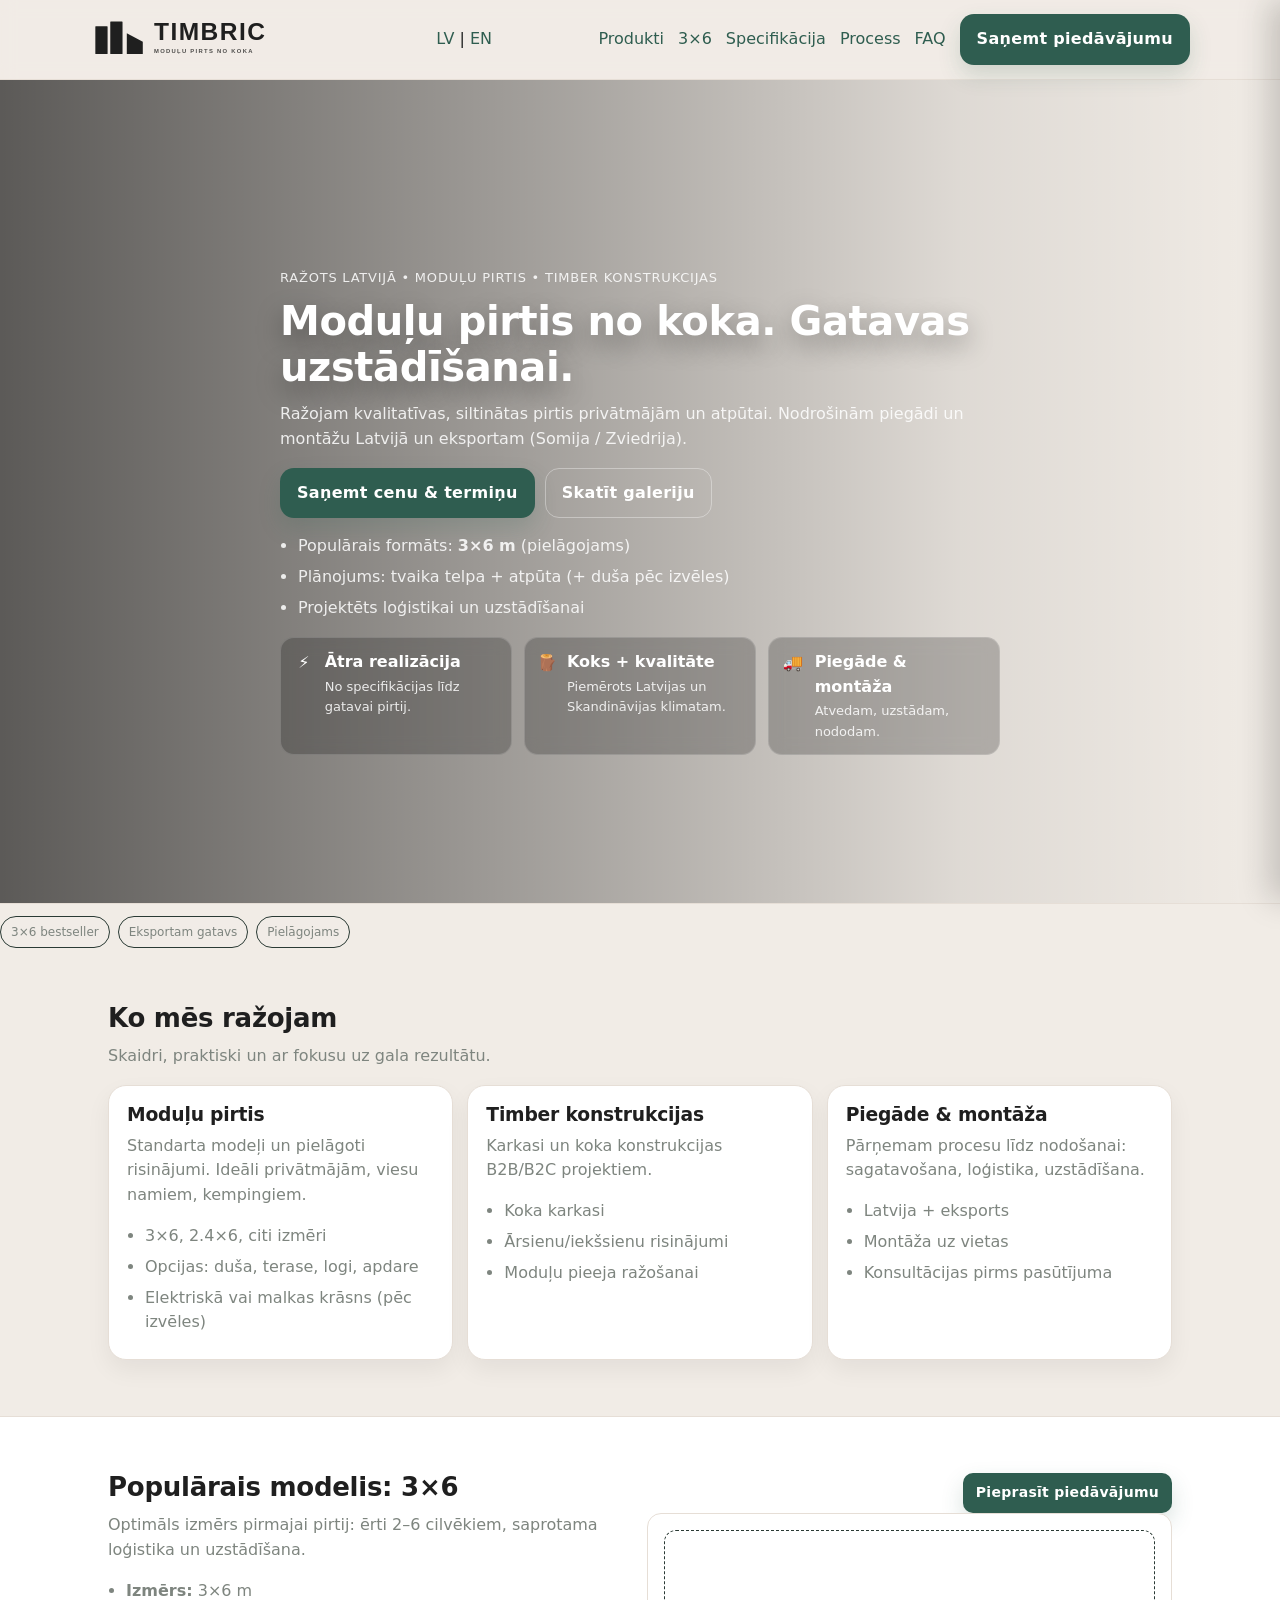
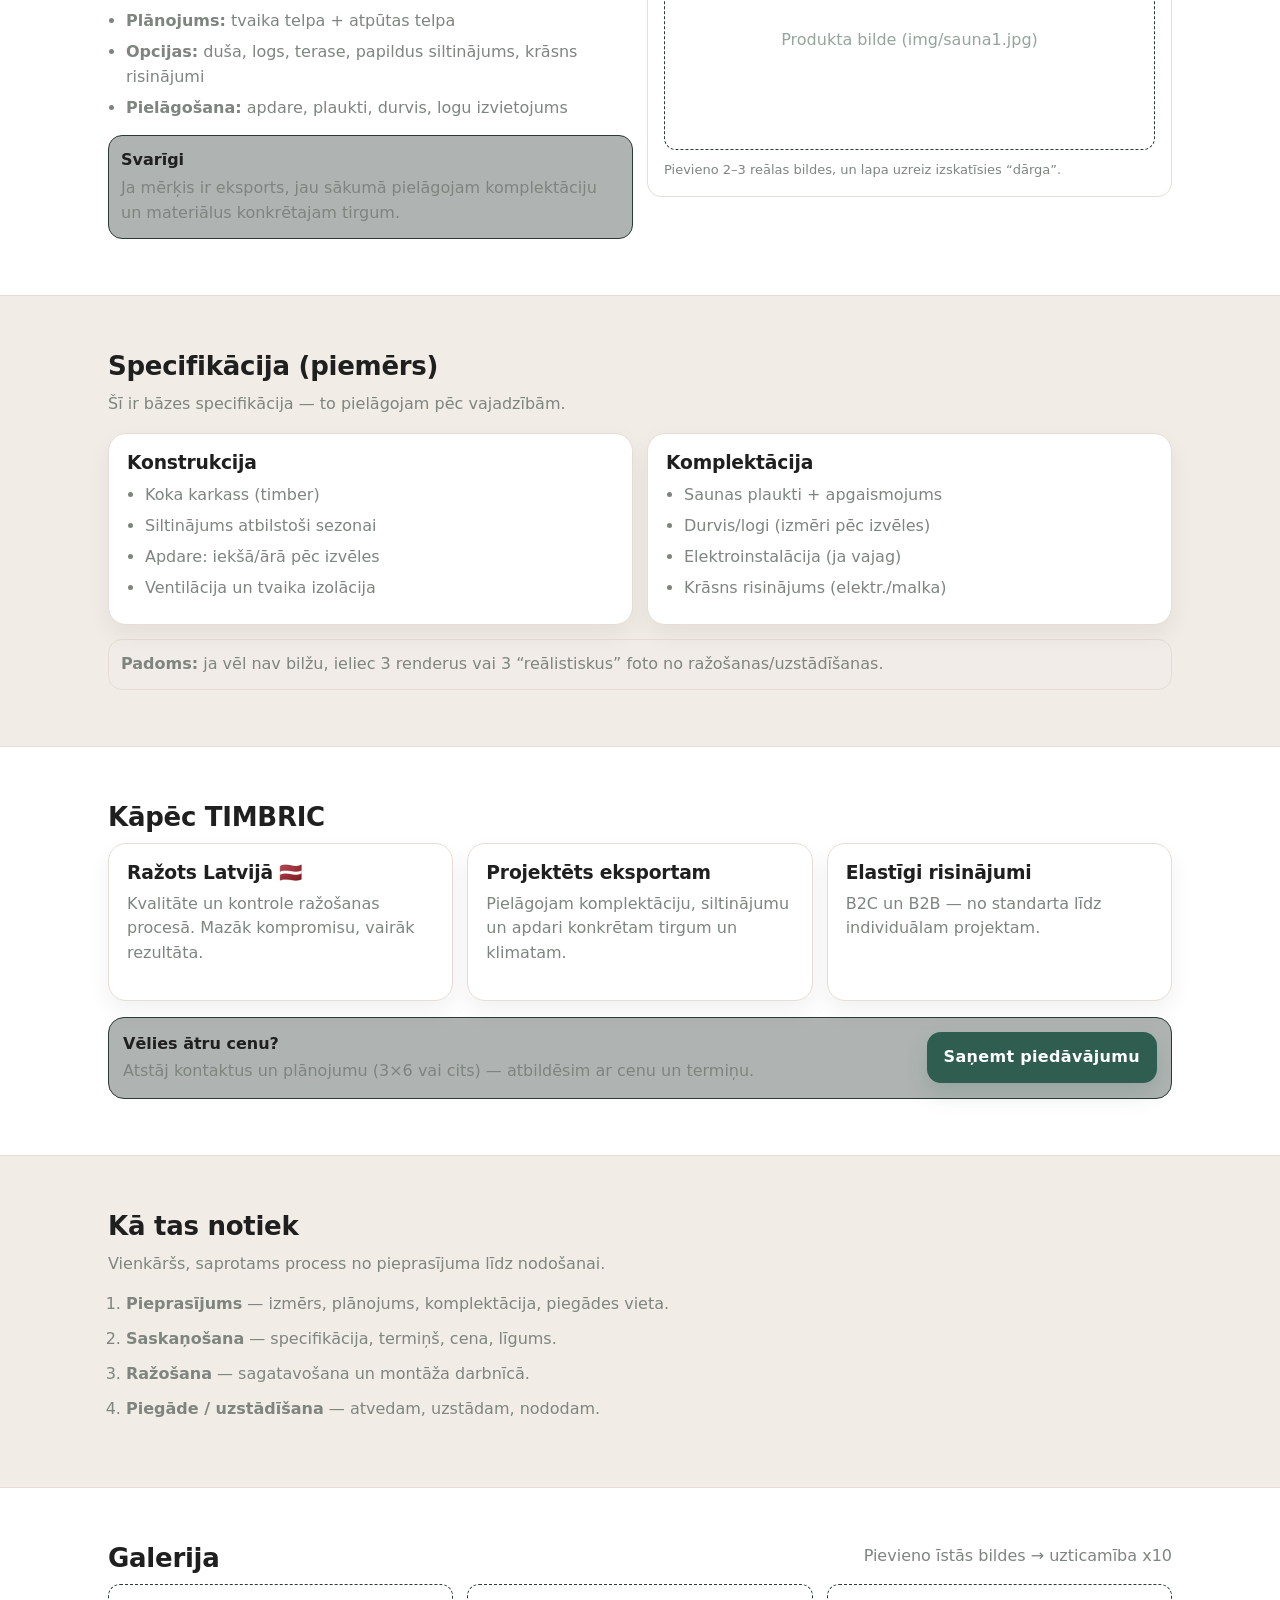
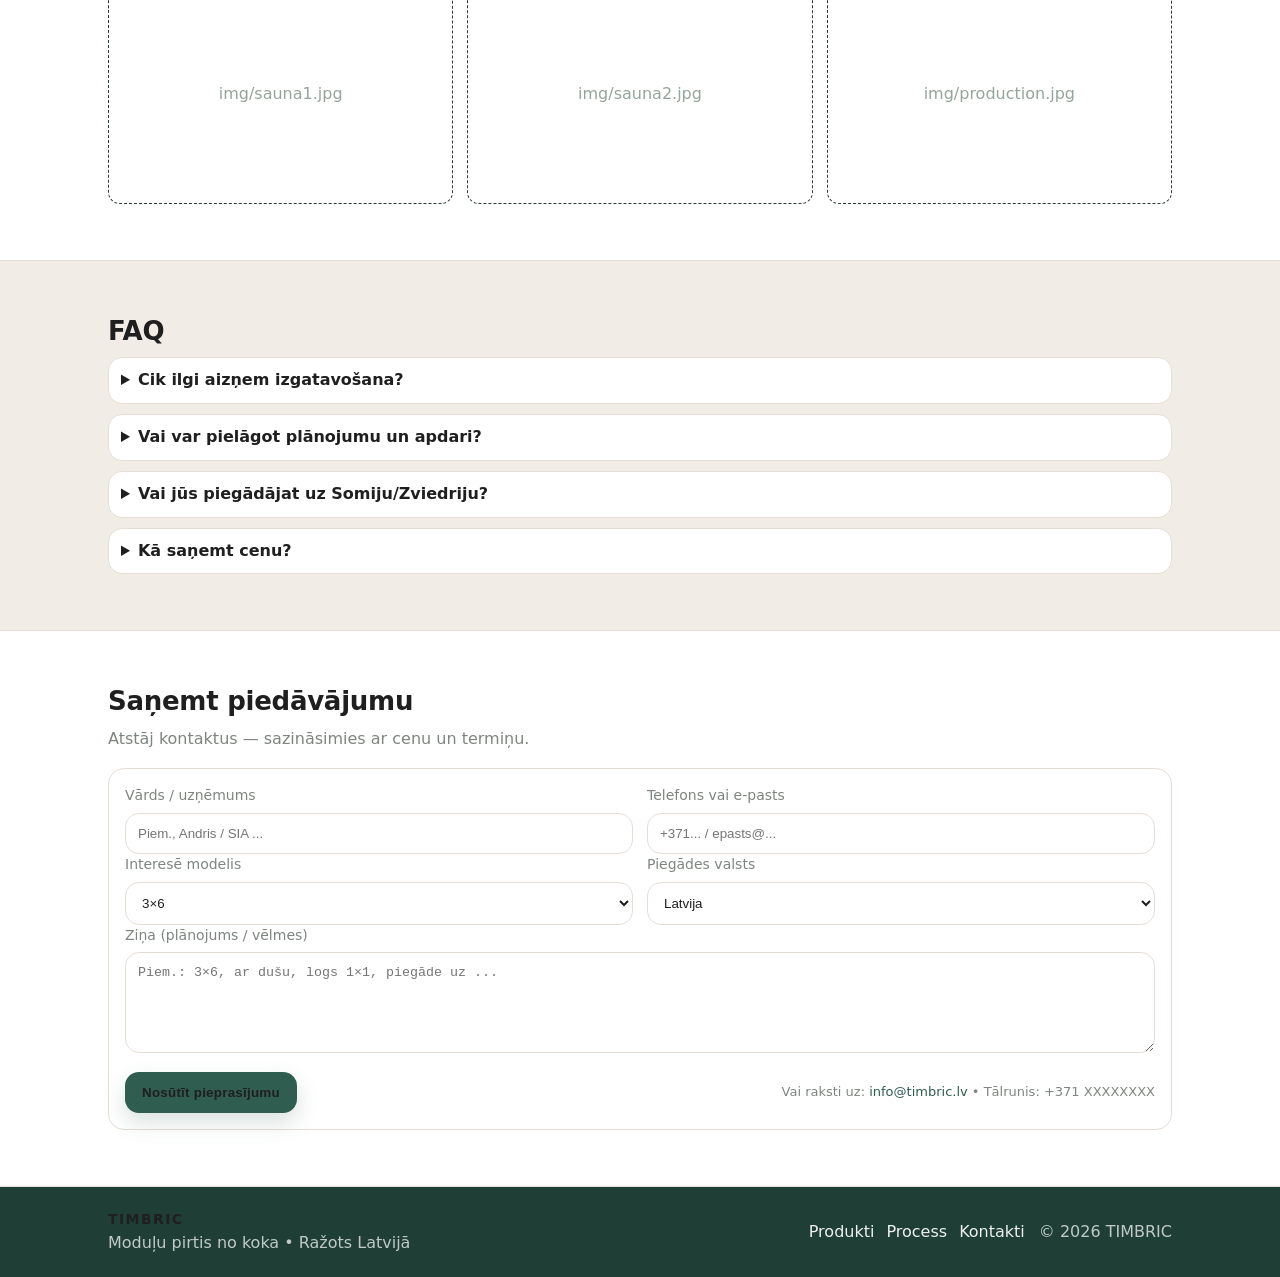
==== index.html @ a478fa11 "Update index.html" ====
<!doctype html>
<html lang="lv">
<head>
  <meta charset="utf-8" />
  <meta name="viewport" content="width=device-width,initial-scale=1" />

  <title>TIMBRIC — Moduļu pirtis no koka</title>
  <meta name="description" content="TIMBRIC ražo moduļu pirtis un timber konstrukcijas Latvijā. Piegāde un montāža. Piemērots eksportam." />
<link rel="stylesheet" href="style.css">
  <!-- Canonical -->
  <link rel="canonical" href="https://timbric.lv/" />

  <!-- Open Graph -->
  <meta property="og:title" content="TIMBRIC — Moduļu pirtis no koka" />
  <meta property="og:description" content="Ražots Latvijā. Piegāde un montāža. Piemērots eksportam." />
  <meta property="og:type" content="website" />
  <meta property="og:url" content="https://timbric.lv/" />
  <meta property="og:image" content="https://timbric.lv/img/og.jpg" />

  <!-- Twitter -->
  <meta name="twitter:card" content="summary_large_image" />

  <link rel="stylesheet" href="style.css" />
</head>

<body>
  <header class="header">
    <div class="container nav">
      <a class="logo" href="#top" aria-label="TIMBRIC">
  <img src="img/timbric-lockup-black.svg" alt="TIMBRIC" class="logo-svg">
      </a>

<!-- Language switch -->
<div class="lang">
  <a href="/" class="lang-link" aria-current="page">LV</a>
  <span class="lang-sep">|</span>
  <a href="/en/" class="lang-link">EN</a>
</div>
      
<!-- HAMBURGER POGA (mobile only) -->
      
<button class="burger" aria-label="Atvērt izvēlni" aria-controls="mobileMenu" aria-expanded="false">
  <span></span><span></span><span></span>
</button>

<div class="drawer-backdrop" id="drawerBackdrop" hidden></div>

<aside class="drawer" id="mobileMenu" aria-hidden="true">
  <div class="drawer-head">
    <div class="drawer-logo">TIMBRIC</div>
    <button class="drawer-close" aria-label="Aizvērt izvēlni">✕</button>
  </div>
            <!-- DESKTOP MENU -->
  
  <nav class="drawer-nav">
    <a href="#produkti">Produkti</a>
    <a href="#modelis">3×6</a>
    <a href="#spec">Specifikācija</a>
    <a href="#process">Process</a>
    <a href="#faq">FAQ</a>
    <a class="btn drawer-cta" href="#kontakti">Saņemt piedāvājumu</a>
  </nav>
</aside>
      
      <nav class="menu" aria-label="Galvenā navigācija">
        <a href="#produkti">Produkti</a>
        <a href="#modelis">3×6</a>
        <a href="#spec">Specifikācija</a>
        <a href="#process">Process</a>
        <a href="#faq">FAQ</a>
        <a class="btn" href="#kontakti">Saņemt piedāvājumu</a>
      </nav>
    </div>
  </header>

  <main id="top">
    <!-- HERO -->
    <section class="hero">
      <!-- <div class="hero-brand">
    <span class="hero-logo">TIMBRIC</span>
    <span class="hero-tagline">MODUĻU PIRTS NO KOKA</span>
  </div></div> -->

  <div class="hero-overlay"></div>

  <div class="container hero-content">
    <p class="kicker">Ražots Latvijā • Moduļu pirtis • Timber konstrukcijas</p>
    <h1>Moduļu pirtis no koka. Gatavas uzstādīšanai.</h1>
    <p>
      Ražojam kvalitatīvas, siltinātas pirtis privātmājām un atpūtai.
      Nodrošinām piegādi un montāžu Latvijā un eksportam (Somija / Zviedrija).
    </p>

    <div class="cta">
      <a class="btn" href="#kontakti">Saņemt cenu & termiņu</a>
      <a class="btn secondary" href="#galerija">Skatīt galeriju</a>
    </div>

    <ul class="bullets">
      <li>Populārais formāts: <b>3×6 m</b> (pielāgojams)</li>
      <li>Plānojums: tvaika telpa + atpūta (+ duša pēc izvēles)</li>
      <li>Projektēts loģistikai un uzstādīšanai</li>
    </ul>

    <div class="trust">
      <div class="trust-item">
        <div class="trust-num">⚡</div>
        <div>
          <div class="trust-title">Ātra realizācija</div>
          <div class="trust-text">No specifikācijas līdz gatavai pirtij.</div>
        </div>
      </div>

      <div class="trust-item">
        <div class="trust-num">🪵</div>
        <div>
          <div class="trust-title">Koks + kvalitāte</div>
          <div class="trust-text">Piemērots Latvijas un Skandināvijas klimatam.</div>
        </div>
      </div>

      <div class="trust-item">
        <div class="trust-num">🚚</div>
        <div>
          <div class="trust-title">Piegāde & montāža</div>
          <div class="trust-text">Atvedam, uzstādam, nododam.</div>
        </div>
      </div>
    </div>
  </div>
</section>

     
<!--
  <div class="hero-badges">
    <span class="badge">3×6 bestseller</span>
    <span class="badge">Eksportam gatavs</span>
    <span class="badge">Pielāgojams</span>
  </div>
</div>
-->
          <div class="hero-badges">
            <span class="badge">3×6 bestseller</span>
            <span class="badge">Eksportam gatavs</span>
            <span class="badge">Pielāgojams</span>
          </div>
        </div>
      </div>
    </section>

    <!-- PRODUKTI -->
    <section id="produkti" class="section">
      <div class="container">
        <h2>Ko mēs ražojam</h2>
        <p class="lead">Skaidri, praktiski un ar fokusu uz gala rezultātu.</p>

        <div class="cards">
          <article class="card">
            <h3>Moduļu pirtis</h3>
            <p>Standarta modeļi un pielāgoti risinājumi. Ideāli privātmājām, viesu namiem, kempingiem.</p>
            <ul class="mini">
              <li>3×6, 2.4×6, citi izmēri</li>
              <li>Opcijas: duša, terase, logi, apdare</li>
              <li>Elektriskā vai malkas krāsns (pēc izvēles)</li>
            </ul>
          </article>

          <article class="card">
            <h3>Timber konstrukcijas</h3>
            <p>Karkasi un koka konstrukcijas B2B/B2C projektiem.</p>
            <ul class="mini">
              <li>Koka karkasi</li>
              <li>Ārsienu/iekšsienu risinājumi</li>
              <li>Moduļu pieeja ražošanai</li>
            </ul>
          </article>

          <article class="card">
            <h3>Piegāde & montāža</h3>
            <p>Pārņemam procesu līdz nodošanai: sagatavošana, loģistika, uzstādīšana.</p>
            <ul class="mini">
              <li>Latvija + eksports</li>
              <li>Montāža uz vietas</li>
              <li>Konsultācijas pirms pasūtījuma</li>
            </ul>
          </article>
        </div>
      </div>
    </section>

    <!-- MODELIS -->
    <section id="modelis" class="section alt">
      <div class="container">
        <div class="section-head">
          <h2>Populārais modelis: 3×6</h2>
          <a class="btn small" href="#kontakti">Pieprasīt piedāvājumu</a>
        </div>

        <div class="two-col">
          <div>
            <p class="lead">
              Optimāls izmērs pirmajai pirtij: ērti 2–6 cilvēkiem, saprotama loģistika un uzstādīšana.
            </p>

            <ul class="spec">
              <li><b>Izmērs:</b> 3×6 m</li>
              <li><b>Plānojums:</b> tvaika telpa + atpūtas telpa</li>
              <li><b>Opcijas:</b> duša, logs, terase, papildus siltinājums, krāsns risinājumi</li>
              <li><b>Pielāgošana:</b> apdare, plaukti, durvis, logu izvietojums</li>
            </ul>

            <div class="callout">
              <div class="callout-title">Svarīgi</div>
              <div class="callout-text">
                Ja mērķis ir eksports, jau sākumā pielāgojam komplektāciju un materiālus konkrētajam tirgum.
              </div>
            </div>
          </div>

          <div class="hero-card">
            <div class="placeholder">Produkta bilde (img/sauna1.jpg)</div>
            <div class="subnote">Pievieno 2–3 reālas bildes, un lapa uzreiz izskatīsies “dārga”.</div>
          </div>
        </div>
      </div>
    </section>

    <!-- SPEC -->
    <section id="spec" class="section">
      <div class="container">
        <h2>Specifikācija (piemērs)</h2>
        <p class="lead">Šī ir bāzes specifikācija — to pielāgojam pēc vajadzībām.</p>

        <div class="grid-2">
          <div class="card">
            <h3>Konstrukcija</h3>
            <ul class="mini">
              <li>Koka karkass (timber)</li>
              <li>Siltinājums atbilstoši sezonai</li>
              <li>Apdare: iekšā/ārā pēc izvēles</li>
              <li>Ventilācija un tvaika izolācija</li>
            </ul>
          </div>

          <div class="card">
            <h3>Komplektācija</h3>
            <ul class="mini">
              <li>Saunas plaukti + apgaismojums</li>
              <li>Durvis/logi (izmēri pēc izvēles)</li>
              <li>Elektroinstalācija (ja vajag)</li>
              <li>Krāsns risinājums (elektr./malka)</li>
            </ul>
          </div>
        </div>

        <div class="note">
          <b>Padoms:</b> ja vēl nav bilžu, ieliec 3 renderus vai 3 “reālistiskus” foto no ražošanas/uzstādīšanas.
        </div>
      </div>
    </section>

    <!-- WHY -->
    <section class="section alt">
      <div class="container">
        <h2>Kāpēc TIMBRIC</h2>

        <div class="cards">
          <article class="card">
            <h3>Ražots Latvijā 🇱🇻</h3>
            <p>Kvalitāte un kontrole ražošanas procesā. Mazāk kompromisu, vairāk rezultāta.</p>
          </article>
          <article class="card">
            <h3>Projektēts eksportam</h3>
            <p>Pielāgojam komplektāciju, siltinājumu un apdari konkrētam tirgum un klimatam.</p>
          </article>
          <article class="card">
            <h3>Elastīgi risinājumi</h3>
            <p>B2C un B2B — no standarta līdz individuālam projektam.</p>
          </article>
        </div>

        <div class="banner">
          <div>
            <div class="banner-title">Vēlies ātru cenu?</div>
            <div class="banner-text">Atstāj kontaktus un plānojumu (3×6 vai cits) — atbildēsim ar cenu un termiņu.</div>
          </div>
          <a class="btn" href="#kontakti">Saņemt piedāvājumu</a>
        </div>
      </div>
    </section>

    <!-- PROCESS -->
    <section id="process" class="section">
      <div class="container">
        <h2>Kā tas notiek</h2>
        <p class="lead">Vienkāršs, saprotams process no pieprasījuma līdz nodošanai.</p>

        <ol class="steps">
          <li><b>Pieprasījums</b> — izmērs, plānojums, komplektācija, piegādes vieta.</li>
          <li><b>Saskaņošana</b> — specifikācija, termiņš, cena, līgums.</li>
          <li><b>Ražošana</b> — sagatavošana un montāža darbnīcā.</li>
          <li><b>Piegāde / uzstādīšana</b> — atvedam, uzstādam, nododam.</li>
        </ol>
      </div>
    </section>

    <!-- GALLERY -->
    <section id="galerija" class="section alt">
      <div class="container">
        <div class="section-head">
          <h2>Galerija</h2>
          <div class="muted">Pievieno īstās bildes → uzticamība x10</div>
        </div>

        <div class="gallery">
          <div class="ph">img/sauna1.jpg</div>
          <div class="ph">img/sauna2.jpg</div>
          <div class="ph">img/production.jpg</div>
        </div>
      </div>
    </section>

    <!-- FAQ -->
    <section id="faq" class="section">
      <div class="container">
        <h2>FAQ</h2>
        <div class="faq">
          <details class="faq-item">
            <summary>Cik ilgi aizņem izgatavošana?</summary>
            <div class="faq-body">Atkarīgs no komplektācijas un noslodzes. Atsūti pieprasījumu — iedosim termiņu konkrētam modelim.</div>
          </details>

          <details class="faq-item">
            <summary>Vai var pielāgot plānojumu un apdari?</summary>
            <div class="faq-body">Jā. Var mainīt telpu zonējumu, logus, apdari, plauktus, terasi un citas detaļas.</div>
          </details>

          <details class="faq-item">
            <summary>Vai jūs piegādājat uz Somiju/Zviedriju?</summary>
            <div class="faq-body">Jā — komplektējam eksportam, sagatavojam loģistikai un varam nodrošināt montāžas organizēšanu.</div>
          </details>

          <details class="faq-item">
            <summary>Kā saņemt cenu?</summary>
            <div class="faq-body">Aizpildi formu zemāk (izmērs, plānojums, piegādes vieta). Atbildēsim ar cenu un termiņu.</div>
          </details>
        </div>
      </div>
    </section>

    <!-- CONTACTS -->
    <section id="kontakti" class="section alt">
      <div class="container">
        <h2>Saņemt piedāvājumu</h2>
        <p class="lead">Atstāj kontaktus — sazināsimies ar cenu un termiņu.</p>

        <!-- Netlify forma (strādās bez backend, kad būs deploy uz Netlify) -->
        <form class="form" name="piedavajums" method="POST" data-netlify="true" netlify-honeypot="bot-field">
          <input type="hidden" name="form-name" value="piedavajums" />
          <p class="hidden">
            <label>Don’t fill this out: <input name="bot-field" /></label>
          </p>

          <div class="grid-2">
            <label>
              Vārds / uzņēmums
              <input name="name" type="text" placeholder="Piem., Andris / SIA ..." required />
            </label>

            <label>
              Telefons vai e-pasts
              <input name="contact" type="text" placeholder="+371... / epasts@..." required />
            </label>
          </div>

          <div class="grid-2">
            <label>
              Interesē modelis
              <select name="model">
                <option>3×6</option>
                <option>2.4×6</option>
                <option>Cits izmērs</option>
              </select>
            </label>

            <label>
              Piegādes valsts
              <select name="country">
                <option>Latvija</option>
                <option>Somija</option>
                <option>Zviedrija</option>
                <option>Cita</option>
              </select>
            </label>
          </div>

          <label>
            Ziņa (plānojums / vēlmes)
            <textarea name="message" rows="5" placeholder="Piem.: 3×6, ar dušu, logs 1×1, piegāde uz ..." required></textarea>
          </label>

          <div class="form-actions">
            <button class="btn" type="submit">Nosūtīt pieprasījumu</button>
            <div class="small muted">
              Vai raksti uz: <a href="mailto:info@timbric.lv">info@timbric.lv</a> • Tālrunis: <span>+371 XXXXXXXX</span>
            </div>
          </div>
        </form>
      </div>
    </section>
  </main>

  <footer class="footer">
    <div class="container footer-grid">
      <div>
        <div class="logo small">TIMBRIC</div>
        <div class="muted">Moduļu pirtis no koka • Ražots Latvijā</div>
      </div>
      <div class="footer-links">
        <a href="#produkti">Produkti</a>
        <a href="#process">Process</a>
        <a href="#kontakti">Kontakti</a>
      </div>
      <div class="muted">© <span id="y"></span> TIMBRIC</div>
    </div>
  </footer>

  <script>
    document.getElementById("y").textContent = new Date().getFullYear();
  </script>

  <!-- Schema.org (pamata SEO) -->
  <script type="application/ld+json">
  {
    "@context":"https://schema.org",
    "@type":"Organization",
    "name":"TIMBRIC",
    "url":"https://timbric.lv/",
    "email":"info@timbric.lv",
    "telephone":"+371XXXXXXXX",
    "address":{
      "@type":"PostalAddress",
      "addressCountry":"LV"
    }
  }
  </script>
  <script>
    const burger = document.querySelector(".burger");
    const drawer = document.getElementById("mobileMenu");
    const backdrop = document.getElementById("drawerBackdrop");
    const closeBtn = document.querySelector(".drawer-close");
    const drawerLinks = drawer.querySelectorAll("a[href^='#']");

    function openDrawer() {
      drawer.classList.add("open");
      backdrop.hidden = false;
      drawer.setAttribute("aria-hidden", "false");
      burger.setAttribute("aria-expanded", "true");
      document.body.style.overflow = "hidden";
    }

    function closeDrawer() {
      drawer.classList.remove("open");
      backdrop.hidden = true;
      drawer.setAttribute("aria-hidden", "true");
      burger.setAttribute("aria-expanded", "false");
      document.body.style.overflow = "";
    }

    burger.addEventListener("click", openDrawer);
    closeBtn.addEventListener("click", closeDrawer);
    backdrop.addEventListener("click", closeDrawer);

    drawerLinks.forEach(link => {
      link.addEventListener("click", closeDrawer);
    });

    document.addEventListener("keydown", e => {
      if (e.key === "Escape") closeDrawer();
    });
  </script>

</body>
</html>
---- style.css ----
:root{
  /* Backgrounds */
  --bg:#F1ECE6;        /* siltāks, wood-tint fons */
  --card:#FFFFFF;     /* Kartes / sekcijas */

  /* Text */
  --text:#1F1F1F;     /* Galvenais teksts */
  --muted:#7E857F;    /* Palīgteksts */

  /* Lines / borders */
  --line:#E6DED6;     /* Smalkas līnijas */

  /* Brand accents */
  --acc:#2F5D50;      /* TIMBRIC zaļais (CTA, linki) */
  --acc2:#1F3F36;     /* Tumšāks zaļais (hover, footer) */
}

*{box-sizing:border-box}
html{scroll-behavior:smooth}
body{
  margin:0;
  font-family:system-ui,-apple-system,Segoe UI,Roboto,Arial,sans-serif;
  background:var(--bg);
  color:var(--text);
  line-height:1.55;
}

a{color:inherit;text-decoration:none}
.container{max-width:1100px;margin:0 auto;padding:0 18px}

.header{
 background-color: var(--bg);   /* #F5F7F6 */
  border-bottom: 1px solid var(--line);
  position: sticky;              /* optional, bet ļoti labi */
  top: 0;
  z-index: 100;
}
.nav{display:flex;align-items:center;justify-content:space-between;padding:14px 0}
.logo{
  display:flex;
  align-items:center;
  gap:10px;
  font-weight:800;
  letter-spacing:.12em;
  color: var(--text);
  text-decoration:none;
}
.logo-svg{
  height: 48px;
  width: auto;
  display:block;
}
@media (max-width:900px){
  .logo-svg{ height: 36px; }
}
.logo.small{letter-spacing:.10em;font-size:14px}
.menu{display:flex;gap:14px;align-items:center;flex-wrap:wrap}

.btn{
  display:inline-block;
  padding:10px 14px;
  border-radius:12px;
  background:var(--acc);
  border:1px solid var(--acc2);
  color:#fff;
  text-decoration:none;
  font-weight:700;
}
.btn:hover{
  background: var(--acc2);
}

.btn.small{padding:8px 12px;border-radius:10px;font-size:14px}
.btn.secondary{background:transparent;border:1px solid #2a3a34}
button.btn{cursor:pointer;color:inherit}

.hero{padding:56px 0;border-bottom:1px solid var(--line)}
.hero-grid{display:grid;grid-template-columns:1.2fr .8fr;gap:22px;align-items:center}
.kicker{color:var(--muted);margin:0 0 10px;font-size:13px;letter-spacing:.06em;text-transform:uppercase}

h1{font-size:40px;line-height:1.12;margin:0 0 12px}
h2{font-size:26px;margin:0 0 12px}
p{color:var(--muted);margin:0 0 16px}
.lead{max-width:720px}

.cta{display:flex;gap:10px;flex-wrap:wrap;margin:10px 0 16px}
.bullets{margin:0;padding-left:18px;color:var(--muted)}
.bullets li{margin:6px 0}

.section{padding:46px 0;border-bottom:1px solid var(--line)}
.section.alt{background:var(--card); /* #FFFFFF */}

.section-head{display:flex;align-items:flex-start;justify-content:space-between;gap:14px;flex-wrap:wrap}
.muted{color:var(--muted)}

.cards{display:grid;grid-template-columns:repeat(3,1fr);gap:14px}
.card{
  background:var(--card);
  border:1px solid var(--line);
  border-radius:14px;
  padding:16px;
}
.card h3{margin:0 0 8px}
.mini{margin:10px 0 0;padding-left:18px;color:var(--muted)}
.mini li{margin:6px 0}

.two-col{display:grid;grid-template-columns:1fr 1fr;gap:14px;align-items:start}
.spec{margin:0 0 14px;padding-left:18px;color:var(--muted)}
.spec li{margin:6px 0}

.hero-card{
  background:var(--card);
  border:1px solid var(--line);
  border-radius:14px;
  padding:16px;
  position:relative;
}
.placeholder,.ph{
  display:flex;align-items:center;justify-content:center;
  min-height:220px;
  border-radius:12px;
  border:1px dashed #2a3a34;
  color:#94a59b;
  text-align:center;
  padding:12px;
}
.hero-badges{display:flex;gap:8px;flex-wrap:wrap;margin-top:12px}
.badge{
  font-size:12px;
  color:var(--muted);
  padding:6px 10px;
  border-radius:999px;
  border:1px solid #2a3a34;
  background:rgba(255,255,255,.02);
}
.subnote{margin-top:10px;color:var(--muted);font-size:13px}

.trust{display:grid;grid-template-columns:repeat(3,1fr);gap:12px;margin-top:16px}
.trust-item{display:flex;gap:10px;align-items:flex-start;border:1px solid var(--line);border-radius:14px;padding:12px;background:rgba(255,255,255,.02)}
.trust-num{width:28px;height:28px;display:flex;align-items:center;justify-content:center}
.trust-title{font-weight:700}
.trust-text{color:var(--muted);font-size:13px;margin-top:2px}

.grid-2{display:grid;grid-template-columns:1fr 1fr;gap:14px}
.note{
  margin-top:14px;
  color:var(--muted);
  border:1px solid var(--line);
  border-radius:14px;
  padding:12px;
  background:rgba(255,255,255,.02);
}

.callout{
  margin-top:14px;
  border:1px solid #2a3a34;
  background:rgba(26,42,36,.35);
  border-radius:14px;
  padding:12px;
}
.callout-title{font-weight:800;margin-bottom:4px}
.callout-text{color:var(--muted)}

.banner{
  margin-top:16px;
  display:flex;
  align-items:center;
  justify-content:space-between;
  gap:14px;
  padding:14px;
  border-radius:16px;
  border:1px solid #2a3a34;
  background:rgba(26,42,36,.35);
}
.banner-title{font-weight:800}
.banner-text{color:var(--muted);margin-top:2px}

.steps{margin:0;padding-left:18px;color:var(--muted)}
.steps li{margin:10px 0}

.gallery{display:grid;grid-template-columns:repeat(3,1fr);gap:14px}

.faq{display:grid;gap:10px;margin-top:10px}
.faq-item{
  border:1px solid var(--line);
  border-radius:14px;
  background:var(--card);
  padding:10px 12px;
}
.faq-item summary{cursor:pointer;font-weight:700}
.faq-body{color:var(--muted);margin-top:8px}

.form{
  margin-top:12px;
  border:1px solid var(--line);
  background:var(--card);
  border-radius:16px;
  padding:16px;
}
label{display:block;color:var(--muted);font-size:14px}
input,select,textarea{
  width:100%;
  margin-top:6px;
  padding:10px 12px;
  border-radius:12px;
  border:1px solid #2a3a34;
  background:#0b0f0e;
  color:var(--text);
  outline:none;
}
textarea{resize:vertical}
.form-actions{display:flex;gap:12px;align-items:center;justify-content:space-between;flex-wrap:wrap;margin-top:12px}
.small{font-size:13px}
.hidden{display:none}

.footer{padding:22px 0}
.footer{
  padding:22px 0;
  background-color: var(--acc2); /* TIMBRIC tumšais zaļais */
  color: #FFFFFF;
}
/* FOOTER LINKI */
.footer a{
  color:#FFFFFF;
  opacity:0.9;
  text-decoration:none;
}

.footer a:hover{
  opacity:1;
}

/* 3️⃣ MUTED TEKSTS FOOTERĪ */
.footer .muted{
  color:rgba(255,255,255,.75);
}
.footer-grid{display:grid;grid-template-columns:1fr auto auto;gap:14px;align-items:center}
.footer-links{display:flex;gap:12px;flex-wrap:wrap}

@media (max-width:900px){
  .hero-grid,.two-col{grid-template-columns:1fr}
  .cards,.gallery,.trust,.grid-2{grid-template-columns:1fr}
  h1{font-size:32px}
  .footer-grid{grid-template-columns:1fr;gap:10px}
}

/* =========================
   MOBILE MENU (DRAWER)
   ========================= */

.burger{
  display:none;
  width:44px;
  height:44px;
  border:0;
  background:transparent;
  cursor:pointer;
  border-radius:12px;
}

.burger span{
  display:block;
  width:22px;
  height:2px;
  background:#1F1F1F;
  margin:5px auto;
  border-radius:2px;
}

/* Backdrop */
.drawer-backdrop{
  position:fixed;
  inset:0;
  background:rgba(0,0,0,.45);
  z-index:999;
}

/* Drawer */
.drawer{
  position:fixed;
  top:0;
  right:0;
  width:min(86vw, 360px);
  height:100vh;
  background:#F5F7F6;
  z-index:1000;
  transform:translateX(100%);
  transition:transform .25s ease;
  box-shadow:-12px 0 30px rgba(0,0,0,.18);
  padding:18px 16px;
}

.drawer.open{
  transform:translateX(0);
}

.drawer-head{
  display:flex;
  align-items:center;
  justify-content:space-between;
  margin-bottom:14px;
}

.drawer-logo{
  font-weight:800;
  letter-spacing:.12em;
}

.drawer-close{
  border:0;
  background:transparent;
  font-size:22px;
  cursor:pointer;
  width:44px;
  height:44px;
  border-radius:12px;
}

.drawer-nav{
  display:flex;
  flex-direction:column;
  gap:10px;
}

.drawer-nav a{
  padding:12px 10px;
  border-radius:12px;
  text-decoration:none;
  color:#1F1F1F;
  font-weight:600;
}

.drawer-nav a:hover{
  background:rgba(47,93,80,.08);
}

/* =========================
   RESPONSIVE
   ========================= */

@media (max-width: 900px){
  .menu{ display:none; }
  .burger{
    display:inline-flex;
    align-items:center;
    justify-content:center;
  }
}

/* =========================
   TIMBRIC BRAND POLISH (WOOD / PREMIUM)
   Ielīmē style.css beigās
   ========================= */

/* Globālā “premium” sajūta */
body{
  background: var(--bg);
  color: var(--text);
  -webkit-font-smoothing: antialiased;
  -moz-osx-font-smoothing: grayscale;
}

/* Konsekventi virsraksti */
h1, h2, h3{
  letter-spacing: -0.01em;
  line-height: 1.15;
  color: var(--text);
}
h2{ margin: 0 0 10px; }
h3{ margin: 0 0 8px; }

.lead{
  color: var(--muted);
  max-width: 62ch;
}

/* Linki */
a{
  color: var(--acc);
  text-decoration: none;
}
a:hover{
  text-decoration: underline;
  text-underline-offset: 3px;
}

/* Sekcijas – vairāk “elpas” */
.section{
  padding: 56px 0;
  border-bottom: 1px solid var(--line);
}
.section.alt{
  background: var(--card);
}

/* Kartes – siltas, premium */
.card{
  background: var(--card);
  border: 1px solid var(--line);
  border-radius: 18px;
  padding: 18px 18px;
  box-shadow: 0 10px 24px rgba(0,0,0,0.06);
}
.card p{
  color: var(--muted);
}

/* Pogas – vienots CTA stils */
.btn{
  background: var(--acc);
  color: #fff;
  border: 1px solid transparent;
  border-radius: 14px;
  padding: 12px 16px;
  font-weight: 700;
  letter-spacing: 0.02em;
  display: inline-flex;
  align-items: center;
  justify-content: center;
  gap: 10px;
  transition: transform .12s ease, background .18s ease, box-shadow .18s ease;
  box-shadow: 0 10px 22px rgba(47,93,80,.18);
}
.btn:hover{
  background: var(--acc2);
  transform: translateY(-1px);
  text-decoration: none;
}
.btn:active{
  transform: translateY(0);
  box-shadow: 0 6px 14px rgba(47,93,80,.14);
}

/* Secondary poga – “wood/premium” */
.btn.secondary{
  background: transparent;
  color: var(--text);
  border: 1px solid var(--line);
  box-shadow: none;
}
.btn.secondary:hover{
  background: rgba(139,106,79,.10); /* wood tint */
  border-color: rgba(139,106,79,.25);
  transform: translateY(-1px);
}

/* Focus (pieejamība) – lai klaviatūrai redzams */
:focus-visible{
  outline: 3px solid rgba(47,93,80,.35);
  outline-offset: 3px;
  border-radius: 12px;
}

/* Formas – premium */
input, select, textarea{
  border: 1px solid var(--line);
  border-radius: 14px;
  padding: 12px 12px;
  background: #fff;
  color: var(--text);
}
input:focus, select:focus, textarea:focus{
  outline: none;
  border-color: rgba(47,93,80,.55);
  box-shadow: 0 0 0 4px rgba(47,93,80,.12);
}

/* Header – gaišs, premium */
.header{
  background: rgba(241,236,230,.85); /* siltāks stikla efekts */
  border-bottom: 1px solid var(--line);
  backdrop-filter: blur(8px);
}

/* Footer – tumšais zaļais */
.footer{
  background: var(--acc2);
  color: #fff;
}
.footer a{
  color: #fff;
  opacity: .92;
}
.footer a:hover{
  opacity: 1;
  text-decoration: underline;
  text-underline-offset: 3px;
}
.footer .muted{
  color: rgba(255,255,255,.72);
}

/* Mobilais drawer – lai saskan ar siltumu */
.drawer{
  background: var(--bg);
  color: var(--text);
}

/* Mazliet lielāki tap target uz mobilā */
@media (max-width: 900px){
  .section{ padding: 44px 0; }
  .btn{ width: 100%; }
  .drawer-nav a{ padding: 14px 12px; }
}


/* =========================
   HERO – FULL SCREEN (GRID + IMG)
========================= */

.hero{
  min-height: 100vh;
  padding: 56px 0;
  border-bottom: 1px solid var(--line);
  display: flex;
  align-items: center;
}

/* lai sticky header nesēž virsū */
.header{ position: sticky; top: 0; z-index: 100; }
.hero{ padding-top: 96px; } /* ja header ~80px */

/*.hero-grid{
  display: grid;
  grid-template-columns: 1.2fr .8fr;
  gap: 22px;
  align-items: center;
  width: 100%;
}
.hero-card{
  background: var(--card);
  border: 1px solid var(--line);
  border-radius: 14px;
  padding: 16px;
  position: relative;
}
.hero-img{
  width: 100%;
  height: min(72vh, 680px); /* ✅ stabils “landing” izmērs */
  object-fit: cover;
  display: block;
  border-radius: 12px;
}
*/

.hero-badges{ display:flex; gap:8px; flex-wrap:wrap; margin-top:12px; }

@media (max-width: 900px){
  .hero-grid{ grid-template-columns: 1fr; }
  .hero{ padding-top: 84px; align-items: flex-start; }
  .hero-img{ height: 42vh; }
}


/* MOBILE */
@media (max-width: 768px){
  .hero{
    min-height: 100svh;        /* pareizi mobile */
    padding-top: 84px;
  }

  .hero-card{
    height: 42vh;
    border-radius: 16px;
  }
}

/* =========================
   HERO – FULL WIDTH + TEXT ON IMAGE (FINAL)
========================= */

/* Ja header augstums atšķiras, maini šeit */
:root{ --header-h: 76px; }

.hero{
  position: relative;
  min-height: calc(100vh - var(--header-h));
  display: flex;
  align-items: center;

  /* FULL-WIDTH bilde */
  background: url("/img/hero_orig.jpg") center/cover no-repeat;
  border-bottom: 1px solid var(--line);
  color: #fff;
}

/* Overlay lasāmībai */
.hero-overlay{
  position: absolute;
  inset: 0;
  background: linear-gradient(
    90deg,
    rgba(0,0,0,.62) 0%,
    rgba(0,0,0,.30) 45%,
    rgba(0,0,0,.08) 75%,
    rgba(0,0,0,0) 100%
  );
  z-index: 1;
}

/* Saturs virs overlay */
.hero-content{
  position: relative;
  z-index: 2;
  max-width: 720px;
  padding: 18px 0;
}

.hero .kicker,
.hero p,
.hero .bullets,
.hero .trust-text{
  color: rgba(255,255,255,.86);
}

.hero h1{
  color: #fff;
  text-shadow: 0 10px 26px rgba(0,0,0,.35);
}

/* Trust uz bildes */
.hero .trust-item{
  background: rgba(0,0,0,.22);
  border: 1px solid rgba(255,255,255,.16);
  backdrop-filter: blur(8px);
}

/* Secondary poga uz tumša fona */
.hero .btn.secondary{
  color: #fff;
  border-color: rgba(255,255,255,.35);
}
.hero .btn.secondary:hover{
  background: rgba(255,255,255,.10);
}

/* Mobile */
@media (max-width: 900px){
  :root{ --header-h: 68px; }

  .hero{
    min-height: calc(100svh - var(--header-h));
    align-items: flex-start;
    padding-top: 14px;
  }

  .hero-content{
    max-width: 100%;
  }

  .hero .trust{
    grid-template-columns: 1fr;
  }
}
---- style.css ----
:root{
  /* Backgrounds */
  --bg:#F1ECE6;        /* siltāks, wood-tint fons */
  --card:#FFFFFF;     /* Kartes / sekcijas */

  /* Text */
  --text:#1F1F1F;     /* Galvenais teksts */
  --muted:#7E857F;    /* Palīgteksts */

  /* Lines / borders */
  --line:#E6DED6;     /* Smalkas līnijas */

  /* Brand accents */
  --acc:#2F5D50;      /* TIMBRIC zaļais (CTA, linki) */
  --acc2:#1F3F36;     /* Tumšāks zaļais (hover, footer) */
}

*{box-sizing:border-box}
html{scroll-behavior:smooth}
body{
  margin:0;
  font-family:system-ui,-apple-system,Segoe UI,Roboto,Arial,sans-serif;
  background:var(--bg);
  color:var(--text);
  line-height:1.55;
}

a{color:inherit;text-decoration:none}
.container{max-width:1100px;margin:0 auto;padding:0 18px}

.header{
 background-color: var(--bg);   /* #F5F7F6 */
  border-bottom: 1px solid var(--line);
  position: sticky;              /* optional, bet ļoti labi */
  top: 0;
  z-index: 100;
}
.nav{display:flex;align-items:center;justify-content:space-between;padding:14px 0}
.logo{
  display:flex;
  align-items:center;
  gap:10px;
  font-weight:800;
  letter-spacing:.12em;
  color: var(--text);
  text-decoration:none;
}
.logo-svg{
  height: 48px;
  width: auto;
  display:block;
}
@media (max-width:900px){
  .logo-svg{ height: 36px; }
}
.logo.small{letter-spacing:.10em;font-size:14px}
.menu{display:flex;gap:14px;align-items:center;flex-wrap:wrap}

.btn{
  display:inline-block;
  padding:10px 14px;
  border-radius:12px;
  background:var(--acc);
  border:1px solid var(--acc2);
  color:#fff;
  text-decoration:none;
  font-weight:700;
}
.btn:hover{
  background: var(--acc2);
}

.btn.small{padding:8px 12px;border-radius:10px;font-size:14px}
.btn.secondary{background:transparent;border:1px solid #2a3a34}
button.btn{cursor:pointer;color:inherit}

.hero{padding:56px 0;border-bottom:1px solid var(--line)}
.hero-grid{display:grid;grid-template-columns:1.2fr .8fr;gap:22px;align-items:center}
.kicker{color:var(--muted);margin:0 0 10px;font-size:13px;letter-spacing:.06em;text-transform:uppercase}

h1{font-size:40px;line-height:1.12;margin:0 0 12px}
h2{font-size:26px;margin:0 0 12px}
p{color:var(--muted);margin:0 0 16px}
.lead{max-width:720px}

.cta{display:flex;gap:10px;flex-wrap:wrap;margin:10px 0 16px}
.bullets{margin:0;padding-left:18px;color:var(--muted)}
.bullets li{margin:6px 0}

.section{padding:46px 0;border-bottom:1px solid var(--line)}
.section.alt{background:var(--card); /* #FFFFFF */}

.section-head{display:flex;align-items:flex-start;justify-content:space-between;gap:14px;flex-wrap:wrap}
.muted{color:var(--muted)}

.cards{display:grid;grid-template-columns:repeat(3,1fr);gap:14px}
.card{
  background:var(--card);
  border:1px solid var(--line);
  border-radius:14px;
  padding:16px;
}
.card h3{margin:0 0 8px}
.mini{margin:10px 0 0;padding-left:18px;color:var(--muted)}
.mini li{margin:6px 0}

.two-col{display:grid;grid-template-columns:1fr 1fr;gap:14px;align-items:start}
.spec{margin:0 0 14px;padding-left:18px;color:var(--muted)}
.spec li{margin:6px 0}

.hero-card{
  background:var(--card);
  border:1px solid var(--line);
  border-radius:14px;
  padding:16px;
  position:relative;
}
.placeholder,.ph{
  display:flex;align-items:center;justify-content:center;
  min-height:220px;
  border-radius:12px;
  border:1px dashed #2a3a34;
  color:#94a59b;
  text-align:center;
  padding:12px;
}
.hero-badges{display:flex;gap:8px;flex-wrap:wrap;margin-top:12px}
.badge{
  font-size:12px;
  color:var(--muted);
  padding:6px 10px;
  border-radius:999px;
  border:1px solid #2a3a34;
  background:rgba(255,255,255,.02);
}
.subnote{margin-top:10px;color:var(--muted);font-size:13px}

.trust{display:grid;grid-template-columns:repeat(3,1fr);gap:12px;margin-top:16px}
.trust-item{display:flex;gap:10px;align-items:flex-start;border:1px solid var(--line);border-radius:14px;padding:12px;background:rgba(255,255,255,.02)}
.trust-num{width:28px;height:28px;display:flex;align-items:center;justify-content:center}
.trust-title{font-weight:700}
.trust-text{color:var(--muted);font-size:13px;margin-top:2px}

.grid-2{display:grid;grid-template-columns:1fr 1fr;gap:14px}
.note{
  margin-top:14px;
  color:var(--muted);
  border:1px solid var(--line);
  border-radius:14px;
  padding:12px;
  background:rgba(255,255,255,.02);
}

.callout{
  margin-top:14px;
  border:1px solid #2a3a34;
  background:rgba(26,42,36,.35);
  border-radius:14px;
  padding:12px;
}
.callout-title{font-weight:800;margin-bottom:4px}
.callout-text{color:var(--muted)}

.banner{
  margin-top:16px;
  display:flex;
  align-items:center;
  justify-content:space-between;
  gap:14px;
  padding:14px;
  border-radius:16px;
  border:1px solid #2a3a34;
  background:rgba(26,42,36,.35);
}
.banner-title{font-weight:800}
.banner-text{color:var(--muted);margin-top:2px}

.steps{margin:0;padding-left:18px;color:var(--muted)}
.steps li{margin:10px 0}

.gallery{display:grid;grid-template-columns:repeat(3,1fr);gap:14px}

.faq{display:grid;gap:10px;margin-top:10px}
.faq-item{
  border:1px solid var(--line);
  border-radius:14px;
  background:var(--card);
  padding:10px 12px;
}
.faq-item summary{cursor:pointer;font-weight:700}
.faq-body{color:var(--muted);margin-top:8px}

.form{
  margin-top:12px;
  border:1px solid var(--line);
  background:var(--card);
  border-radius:16px;
  padding:16px;
}
label{display:block;color:var(--muted);font-size:14px}
input,select,textarea{
  width:100%;
  margin-top:6px;
  padding:10px 12px;
  border-radius:12px;
  border:1px solid #2a3a34;
  background:#0b0f0e;
  color:var(--text);
  outline:none;
}
textarea{resize:vertical}
.form-actions{display:flex;gap:12px;align-items:center;justify-content:space-between;flex-wrap:wrap;margin-top:12px}
.small{font-size:13px}
.hidden{display:none}

.footer{padding:22px 0}
.footer{
  padding:22px 0;
  background-color: var(--acc2); /* TIMBRIC tumšais zaļais */
  color: #FFFFFF;
}
/* FOOTER LINKI */
.footer a{
  color:#FFFFFF;
  opacity:0.9;
  text-decoration:none;
}

.footer a:hover{
  opacity:1;
}

/* 3️⃣ MUTED TEKSTS FOOTERĪ */
.footer .muted{
  color:rgba(255,255,255,.75);
}
.footer-grid{display:grid;grid-template-columns:1fr auto auto;gap:14px;align-items:center}
.footer-links{display:flex;gap:12px;flex-wrap:wrap}

@media (max-width:900px){
  .hero-grid,.two-col{grid-template-columns:1fr}
  .cards,.gallery,.trust,.grid-2{grid-template-columns:1fr}
  h1{font-size:32px}
  .footer-grid{grid-template-columns:1fr;gap:10px}
}

/* =========================
   MOBILE MENU (DRAWER)
   ========================= */

.burger{
  display:none;
  width:44px;
  height:44px;
  border:0;
  background:transparent;
  cursor:pointer;
  border-radius:12px;
}

.burger span{
  display:block;
  width:22px;
  height:2px;
  background:#1F1F1F;
  margin:5px auto;
  border-radius:2px;
}

/* Backdrop */
.drawer-backdrop{
  position:fixed;
  inset:0;
  background:rgba(0,0,0,.45);
  z-index:999;
}

/* Drawer */
.drawer{
  position:fixed;
  top:0;
  right:0;
  width:min(86vw, 360px);
  height:100vh;
  background:#F5F7F6;
  z-index:1000;
  transform:translateX(100%);
  transition:transform .25s ease;
  box-shadow:-12px 0 30px rgba(0,0,0,.18);
  padding:18px 16px;
}

.drawer.open{
  transform:translateX(0);
}

.drawer-head{
  display:flex;
  align-items:center;
  justify-content:space-between;
  margin-bottom:14px;
}

.drawer-logo{
  font-weight:800;
  letter-spacing:.12em;
}

.drawer-close{
  border:0;
  background:transparent;
  font-size:22px;
  cursor:pointer;
  width:44px;
  height:44px;
  border-radius:12px;
}

.drawer-nav{
  display:flex;
  flex-direction:column;
  gap:10px;
}

.drawer-nav a{
  padding:12px 10px;
  border-radius:12px;
  text-decoration:none;
  color:#1F1F1F;
  font-weight:600;
}

.drawer-nav a:hover{
  background:rgba(47,93,80,.08);
}

/* =========================
   RESPONSIVE
   ========================= */

@media (max-width: 900px){
  .menu{ display:none; }
  .burger{
    display:inline-flex;
    align-items:center;
    justify-content:center;
  }
}

/* =========================
   TIMBRIC BRAND POLISH (WOOD / PREMIUM)
   Ielīmē style.css beigās
   ========================= */

/* Globālā “premium” sajūta */
body{
  background: var(--bg);
  color: var(--text);
  -webkit-font-smoothing: antialiased;
  -moz-osx-font-smoothing: grayscale;
}

/* Konsekventi virsraksti */
h1, h2, h3{
  letter-spacing: -0.01em;
  line-height: 1.15;
  color: var(--text);
}
h2{ margin: 0 0 10px; }
h3{ margin: 0 0 8px; }

.lead{
  color: var(--muted);
  max-width: 62ch;
}

/* Linki */
a{
  color: var(--acc);
  text-decoration: none;
}
a:hover{
  text-decoration: underline;
  text-underline-offset: 3px;
}

/* Sekcijas – vairāk “elpas” */
.section{
  padding: 56px 0;
  border-bottom: 1px solid var(--line);
}
.section.alt{
  background: var(--card);
}

/* Kartes – siltas, premium */
.card{
  background: var(--card);
  border: 1px solid var(--line);
  border-radius: 18px;
  padding: 18px 18px;
  box-shadow: 0 10px 24px rgba(0,0,0,0.06);
}
.card p{
  color: var(--muted);
}

/* Pogas – vienots CTA stils */
.btn{
  background: var(--acc);
  color: #fff;
  border: 1px solid transparent;
  border-radius: 14px;
  padding: 12px 16px;
  font-weight: 700;
  letter-spacing: 0.02em;
  display: inline-flex;
  align-items: center;
  justify-content: center;
  gap: 10px;
  transition: transform .12s ease, background .18s ease, box-shadow .18s ease;
  box-shadow: 0 10px 22px rgba(47,93,80,.18);
}
.btn:hover{
  background: var(--acc2);
  transform: translateY(-1px);
  text-decoration: none;
}
.btn:active{
  transform: translateY(0);
  box-shadow: 0 6px 14px rgba(47,93,80,.14);
}

/* Secondary poga – “wood/premium” */
.btn.secondary{
  background: transparent;
  color: var(--text);
  border: 1px solid var(--line);
  box-shadow: none;
}
.btn.secondary:hover{
  background: rgba(139,106,79,.10); /* wood tint */
  border-color: rgba(139,106,79,.25);
  transform: translateY(-1px);
}

/* Focus (pieejamība) – lai klaviatūrai redzams */
:focus-visible{
  outline: 3px solid rgba(47,93,80,.35);
  outline-offset: 3px;
  border-radius: 12px;
}

/* Formas – premium */
input, select, textarea{
  border: 1px solid var(--line);
  border-radius: 14px;
  padding: 12px 12px;
  background: #fff;
  color: var(--text);
}
input:focus, select:focus, textarea:focus{
  outline: none;
  border-color: rgba(47,93,80,.55);
  box-shadow: 0 0 0 4px rgba(47,93,80,.12);
}

/* Header – gaišs, premium */
.header{
  background: rgba(241,236,230,.85); /* siltāks stikla efekts */
  border-bottom: 1px solid var(--line);
  backdrop-filter: blur(8px);
}

/* Footer – tumšais zaļais */
.footer{
  background: var(--acc2);
  color: #fff;
}
.footer a{
  color: #fff;
  opacity: .92;
}
.footer a:hover{
  opacity: 1;
  text-decoration: underline;
  text-underline-offset: 3px;
}
.footer .muted{
  color: rgba(255,255,255,.72);
}

/* Mobilais drawer – lai saskan ar siltumu */
.drawer{
  background: var(--bg);
  color: var(--text);
}

/* Mazliet lielāki tap target uz mobilā */
@media (max-width: 900px){
  .section{ padding: 44px 0; }
  .btn{ width: 100%; }
  .drawer-nav a{ padding: 14px 12px; }
}


/* =========================
   HERO – FULL SCREEN (GRID + IMG)
========================= */

.hero{
  min-height: 100vh;
  padding: 56px 0;
  border-bottom: 1px solid var(--line);
  display: flex;
  align-items: center;
}

/* lai sticky header nesēž virsū */
.header{ position: sticky; top: 0; z-index: 100; }
.hero{ padding-top: 96px; } /* ja header ~80px */

/*.hero-grid{
  display: grid;
  grid-template-columns: 1.2fr .8fr;
  gap: 22px;
  align-items: center;
  width: 100%;
}
.hero-card{
  background: var(--card);
  border: 1px solid var(--line);
  border-radius: 14px;
  padding: 16px;
  position: relative;
}
.hero-img{
  width: 100%;
  height: min(72vh, 680px); /* ✅ stabils “landing” izmērs */
  object-fit: cover;
  display: block;
  border-radius: 12px;
}
*/

.hero-badges{ display:flex; gap:8px; flex-wrap:wrap; margin-top:12px; }

@media (max-width: 900px){
  .hero-grid{ grid-template-columns: 1fr; }
  .hero{ padding-top: 84px; align-items: flex-start; }
  .hero-img{ height: 42vh; }
}


/* MOBILE */
@media (max-width: 768px){
  .hero{
    min-height: 100svh;        /* pareizi mobile */
    padding-top: 84px;
  }

  .hero-card{
    height: 42vh;
    border-radius: 16px;
  }
}

/* =========================
   HERO – FULL WIDTH + TEXT ON IMAGE (FINAL)
========================= */

/* Ja header augstums atšķiras, maini šeit */
:root{ --header-h: 76px; }

.hero{
  position: relative;
  min-height: calc(100vh - var(--header-h));
  display: flex;
  align-items: center;

  /* FULL-WIDTH bilde */
  background: url("/img/hero_orig.jpg") center/cover no-repeat;
  border-bottom: 1px solid var(--line);
  color: #fff;
}

/* Overlay lasāmībai */
.hero-overlay{
  position: absolute;
  inset: 0;
  background: linear-gradient(
    90deg,
    rgba(0,0,0,.62) 0%,
    rgba(0,0,0,.30) 45%,
    rgba(0,0,0,.08) 75%,
    rgba(0,0,0,0) 100%
  );
  z-index: 1;
}

/* Saturs virs overlay */
.hero-content{
  position: relative;
  z-index: 2;
  max-width: 720px;
  padding: 18px 0;
}

.hero .kicker,
.hero p,
.hero .bullets,
.hero .trust-text{
  color: rgba(255,255,255,.86);
}

.hero h1{
  color: #fff;
  text-shadow: 0 10px 26px rgba(0,0,0,.35);
}

/* Trust uz bildes */
.hero .trust-item{
  background: rgba(0,0,0,.22);
  border: 1px solid rgba(255,255,255,.16);
  backdrop-filter: blur(8px);
}

/* Secondary poga uz tumša fona */
.hero .btn.secondary{
  color: #fff;
  border-color: rgba(255,255,255,.35);
}
.hero .btn.secondary:hover{
  background: rgba(255,255,255,.10);
}

/* Mobile */
@media (max-width: 900px){
  :root{ --header-h: 68px; }

  .hero{
    min-height: calc(100svh - var(--header-h));
    align-items: flex-start;
    padding-top: 14px;
  }

  .hero-content{
    max-width: 100%;
  }

  .hero .trust{
    grid-template-columns: 1fr;
  }
}
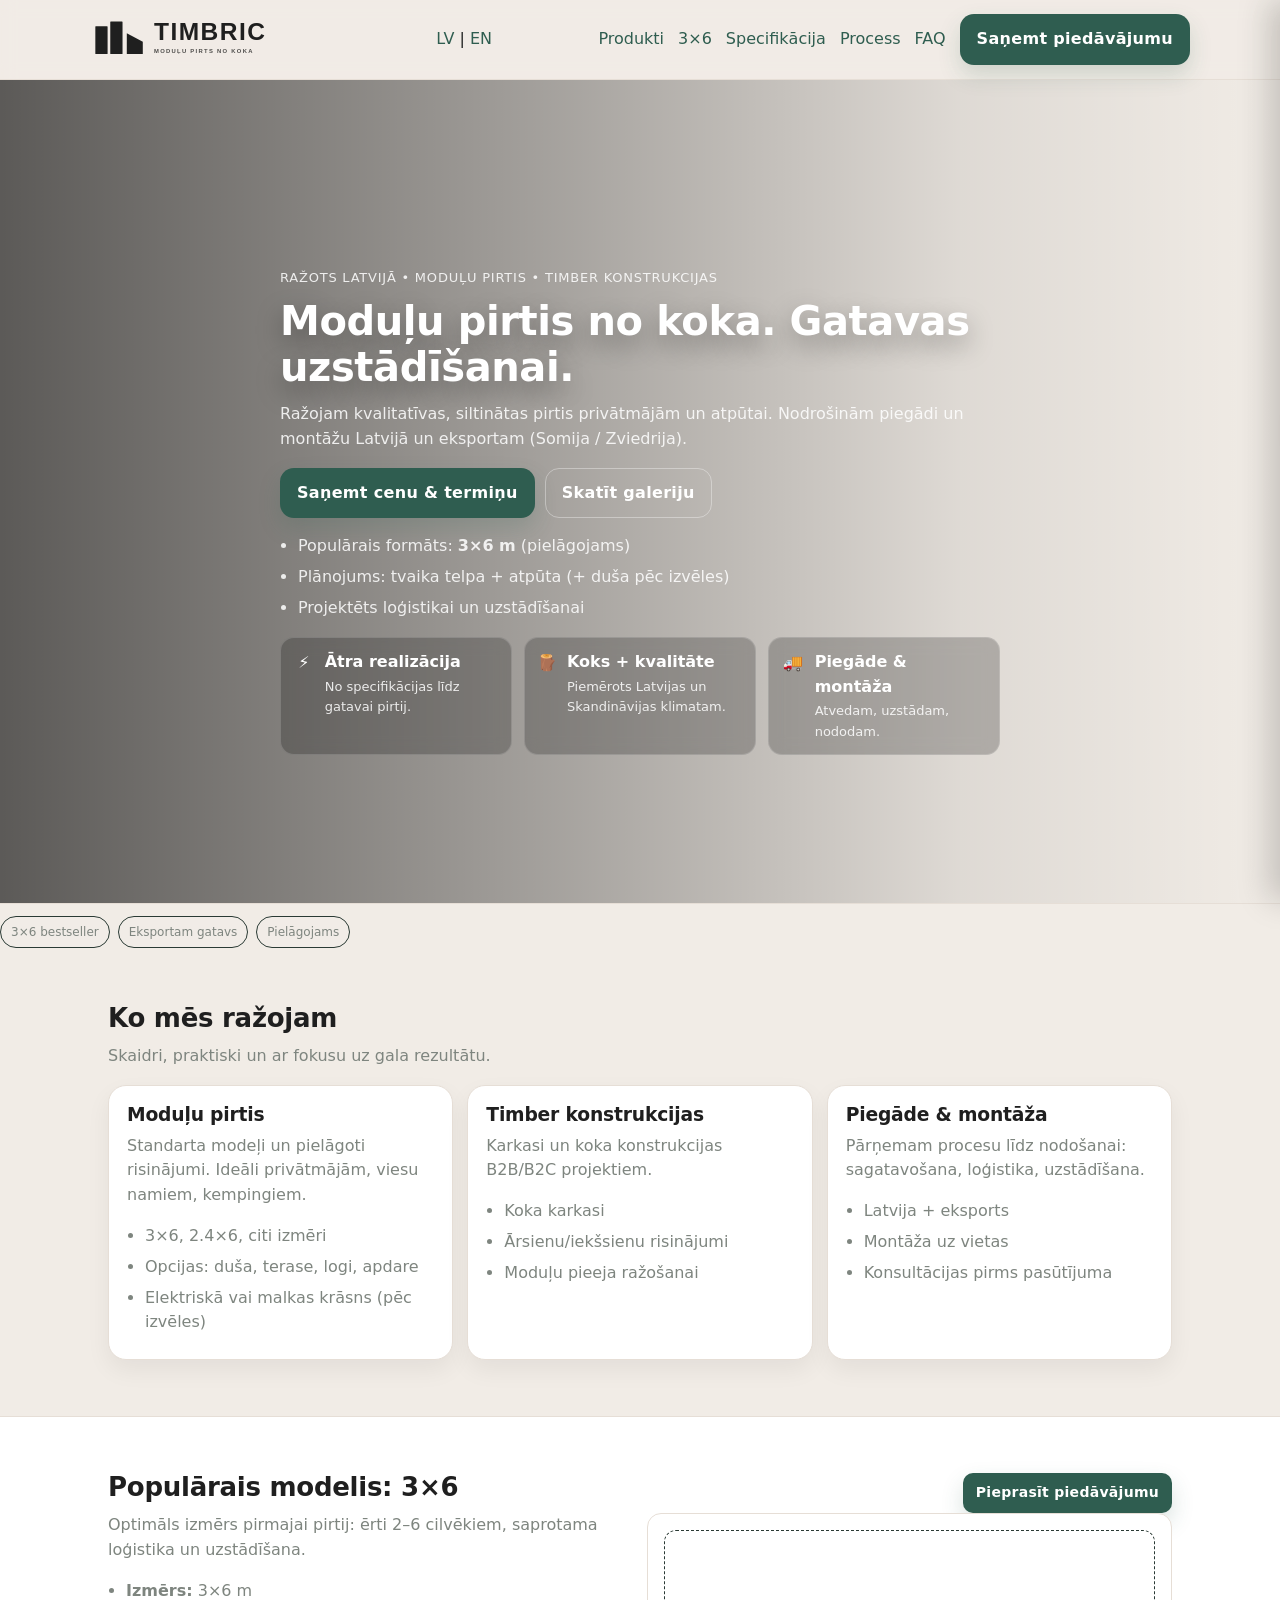
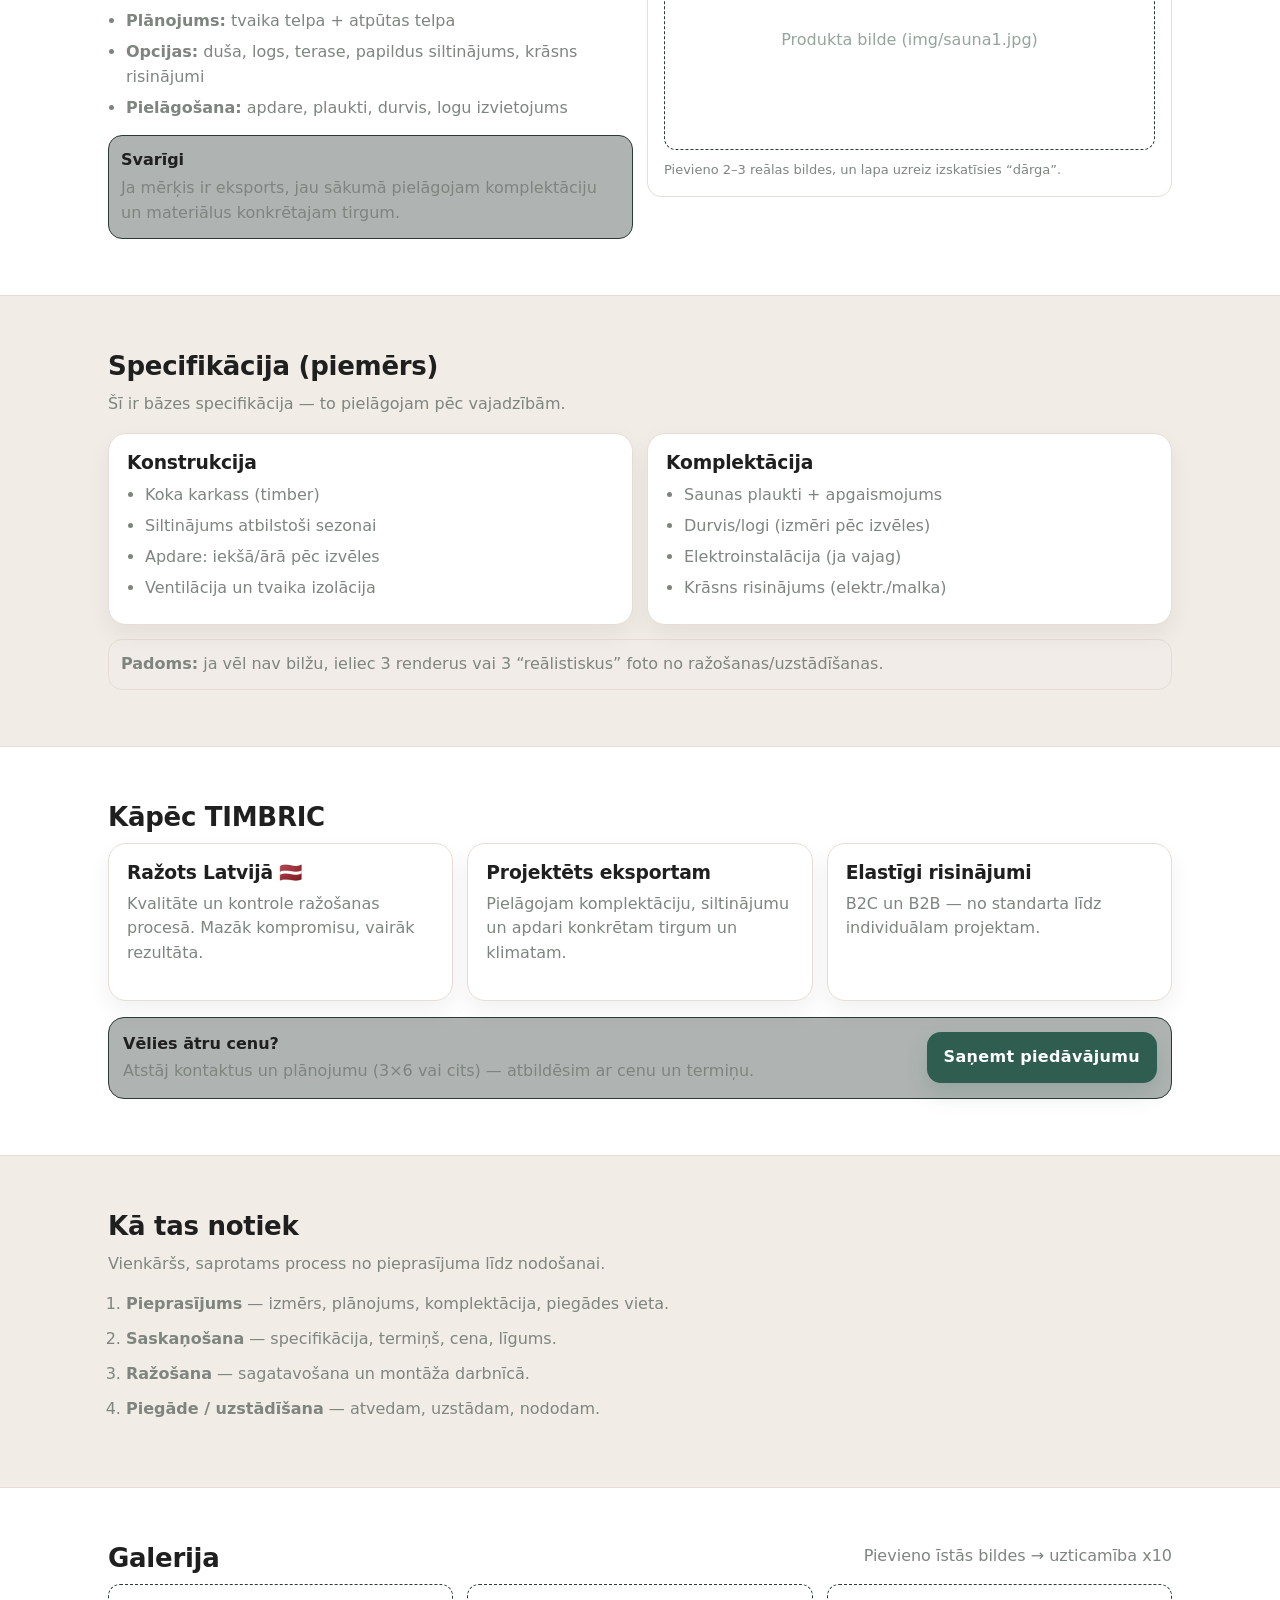
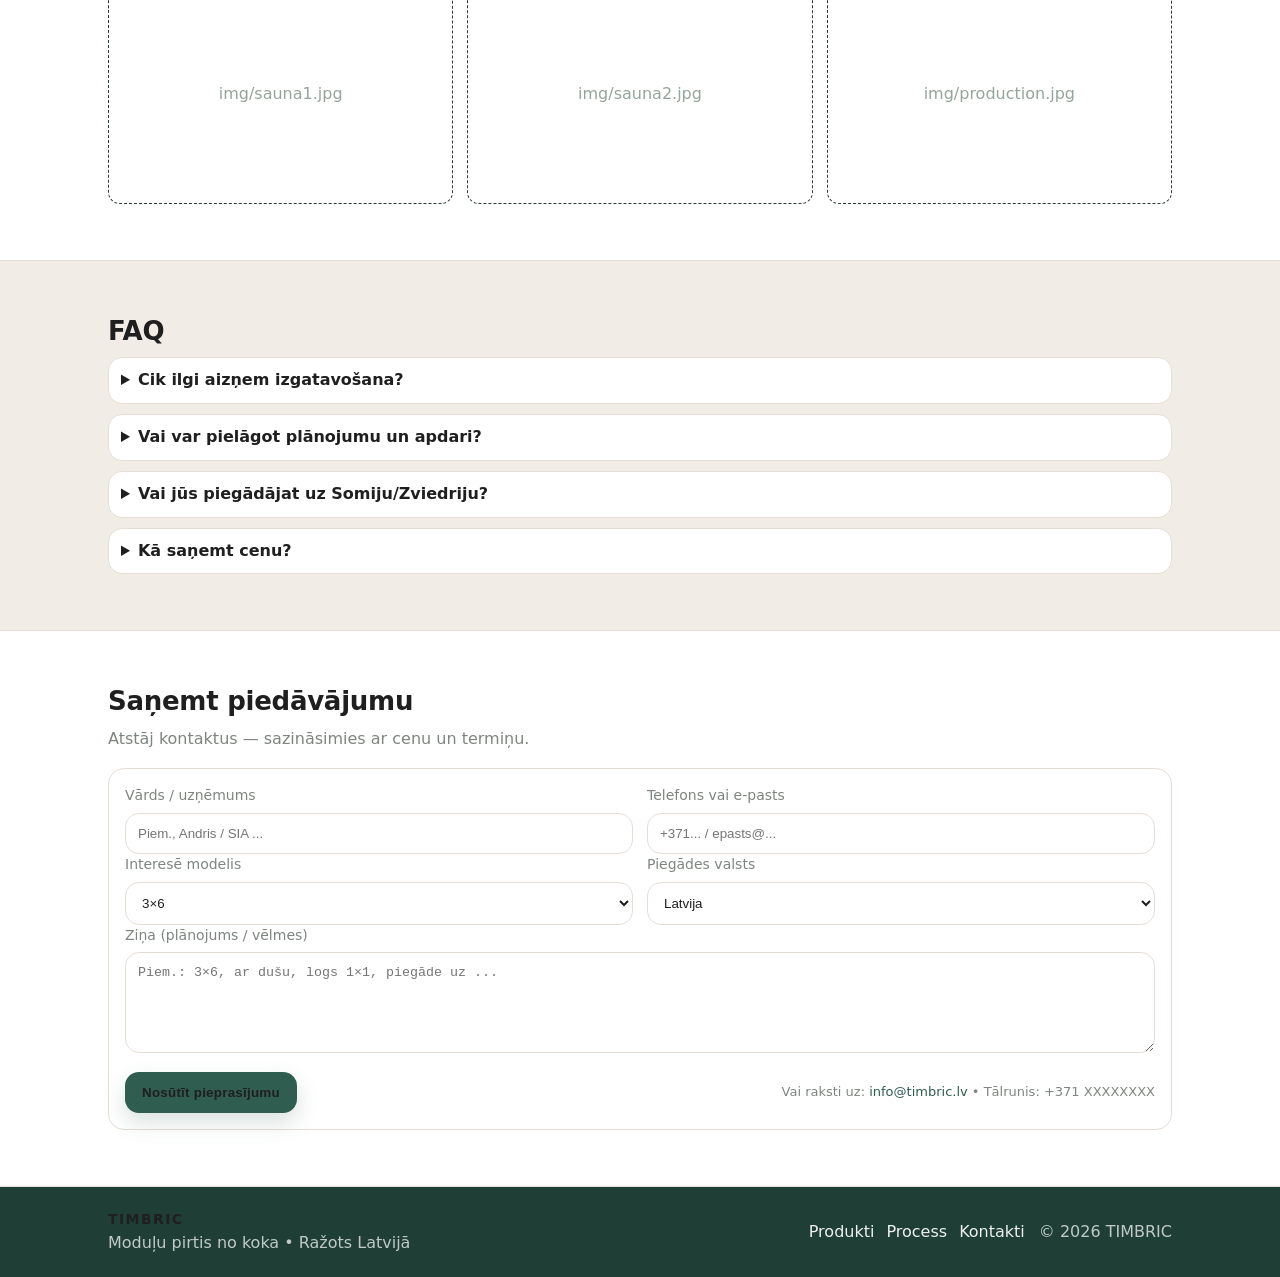
==== commit 92a41109: "Update index.html" ====
--- a/index.html
+++ b/index.html
@@ -51,6 +51,15 @@
     <button class="drawer-close" aria-label="Aizvērt izvēlni">✕</button>
   </div>
             <!-- DESKTOP MENU -->
+
+<!-- language switch -->
+  <div class="lang" style="margin-top:14px;">
+    <a href="/" class="lang-link">LV</a>
+    <span class="lang-sep">|</span>
+    <a href="/en/" class="lang-link" aria-current="page">EN</a>
+  </div>
+
+</nav>
   
   <nav class="drawer-nav">
     <a href="#produkti">Produkti</a>
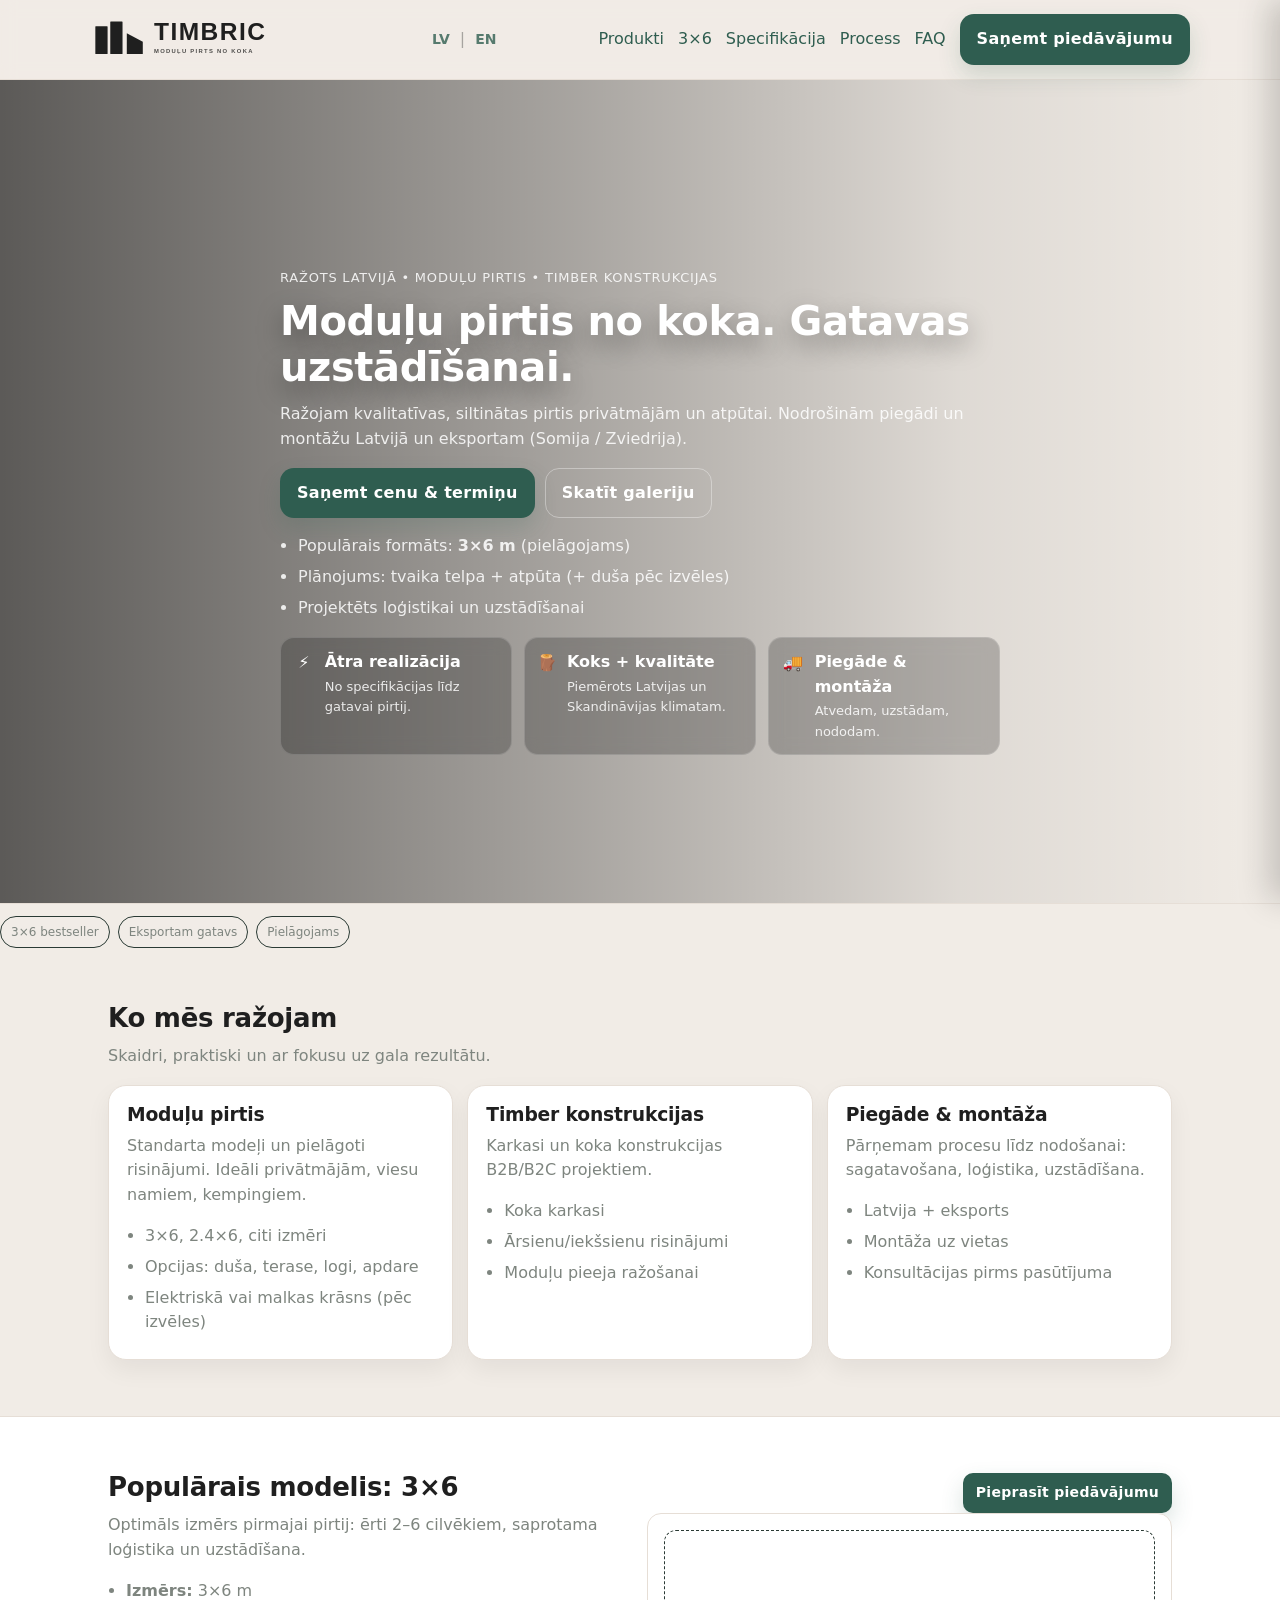
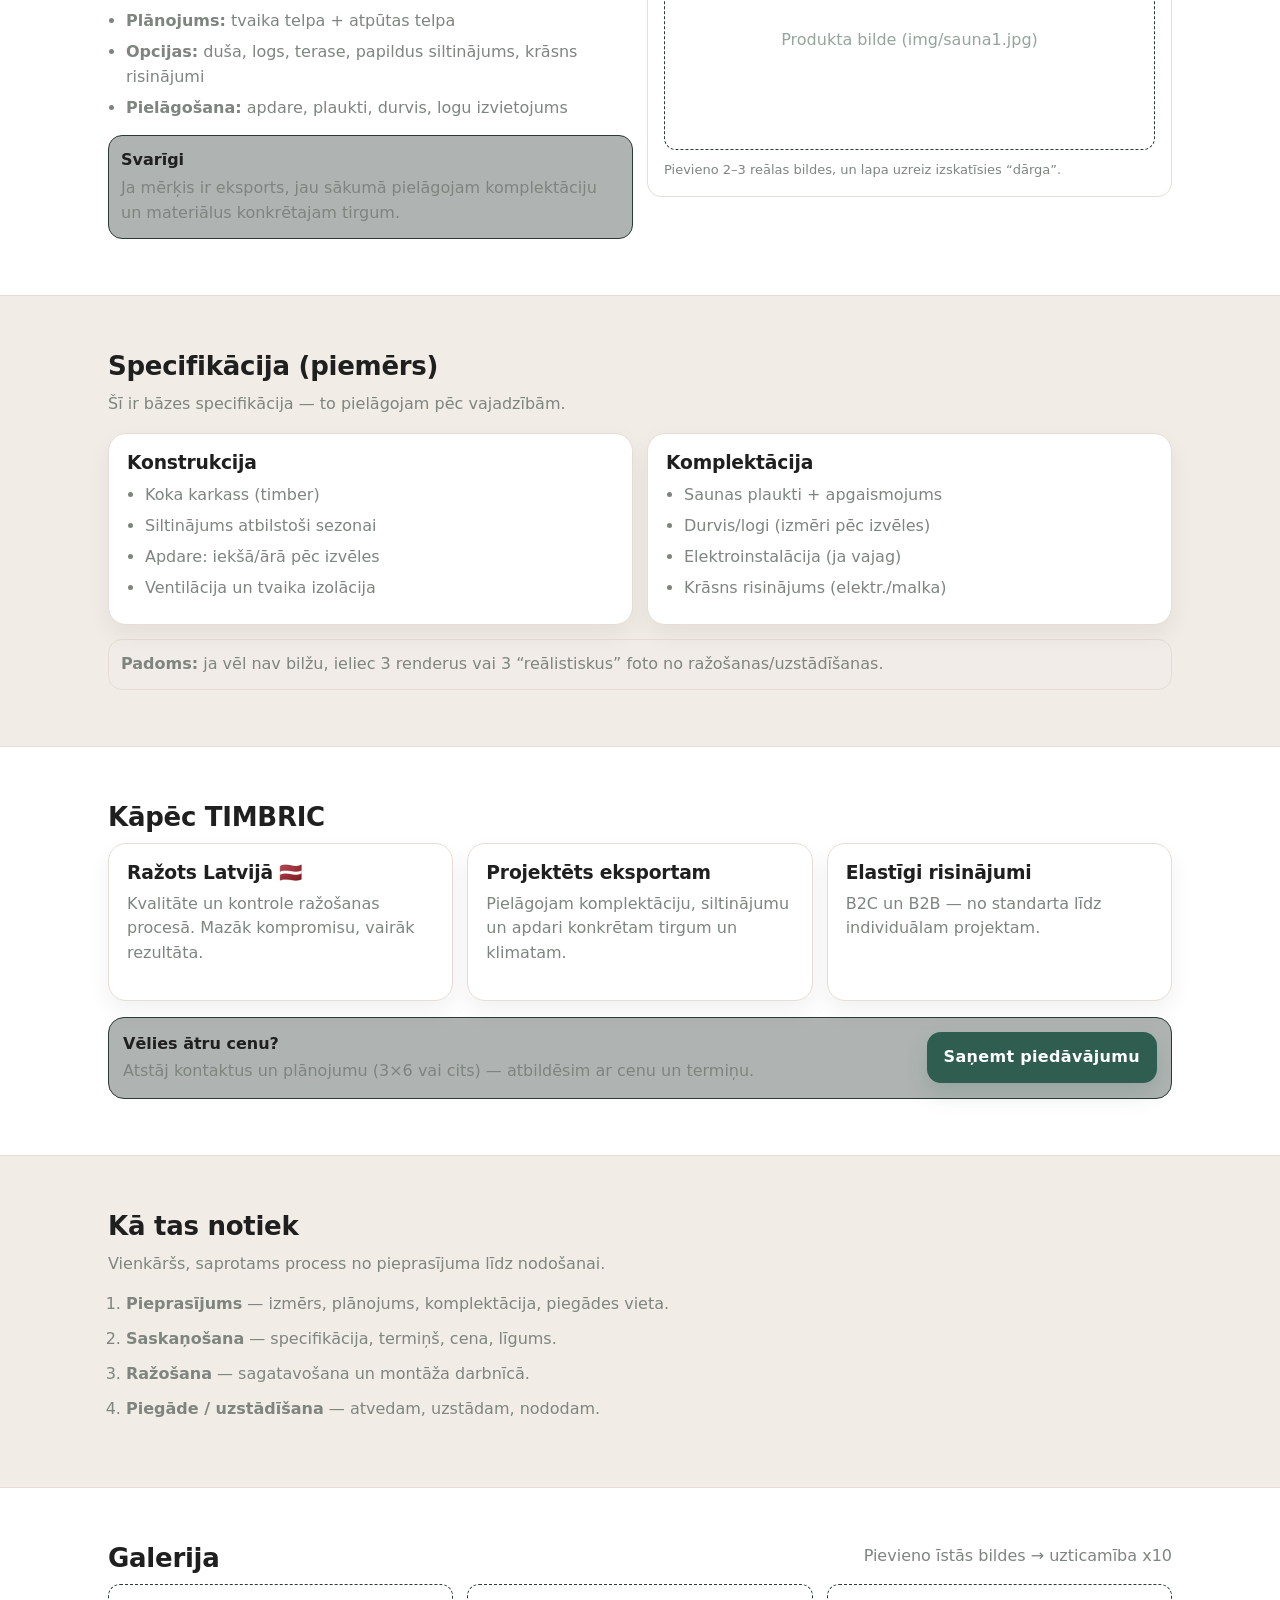
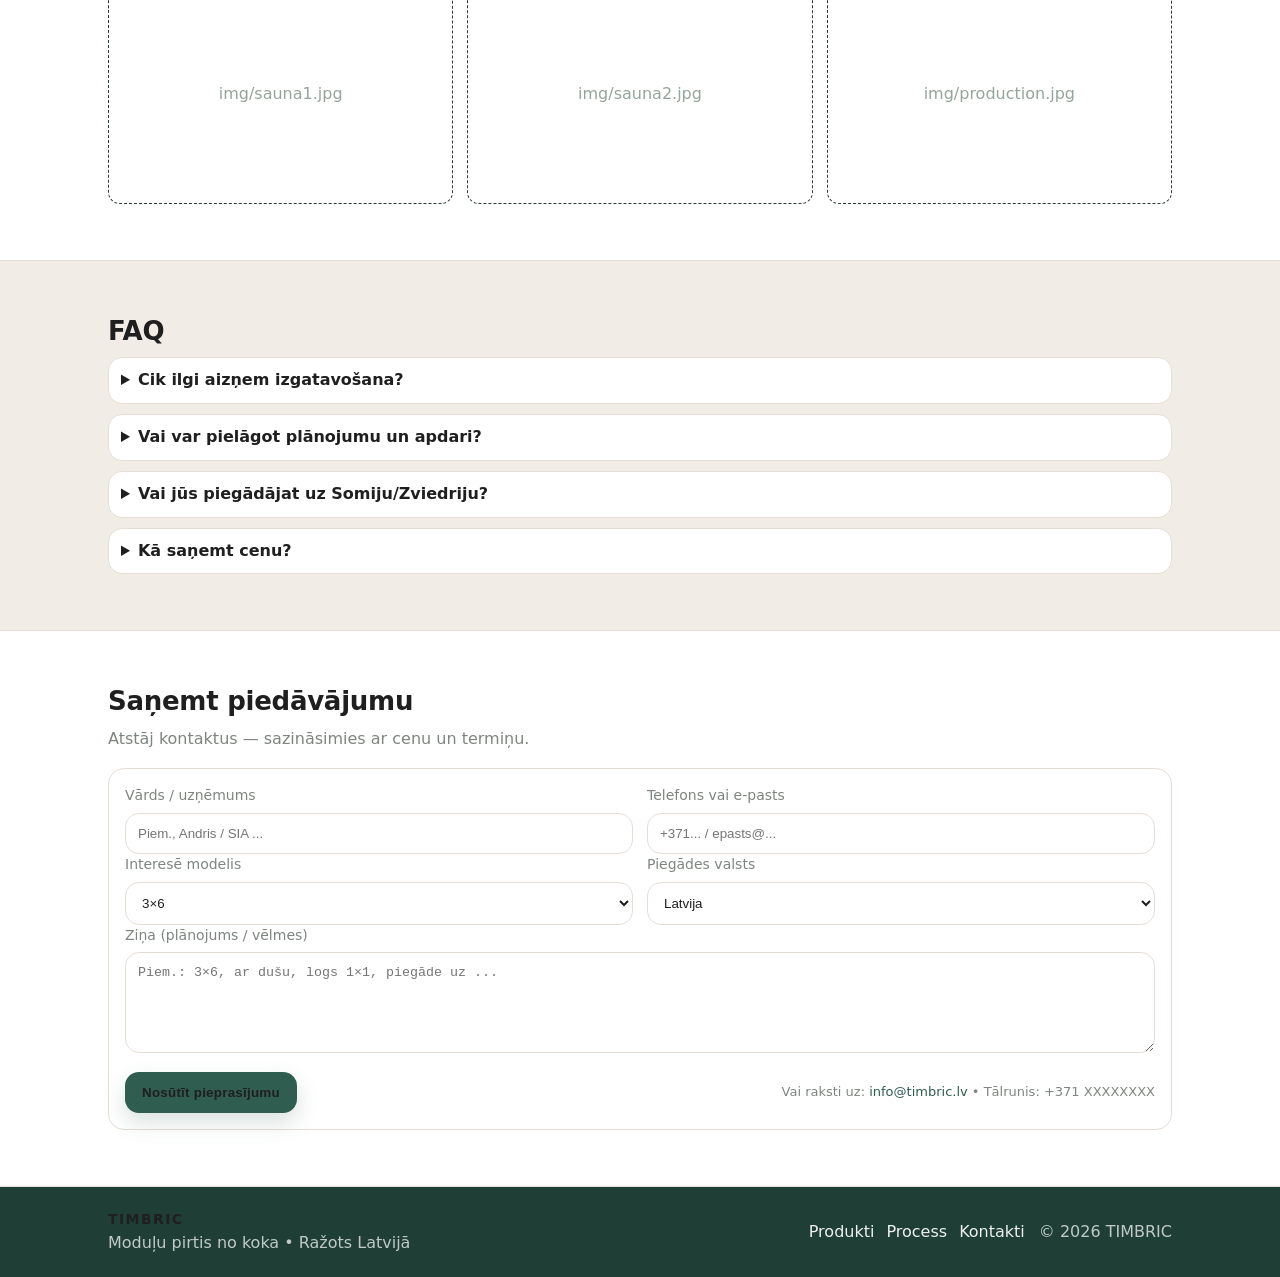
==== commit 81d902c5: "Update index.html" ====
--- a/index.html
+++ b/index.html
@@ -10,6 +10,9 @@
   <!-- Canonical -->
   <link rel="canonical" href="https://timbric.lv/" />
 
+  <link rel="alternate" hreflang="lv" href="https://timbric.lv/" />
+  <link rel="alternate" hreflang="en" href="https://timbric.lv/en/" />
+  
   <!-- Open Graph -->
   <meta property="og:title" content="TIMBRIC — Moduļu pirtis no koka" />
   <meta property="og:description" content="Ražots Latvijā. Piegāde un montāža. Piemērots eksportam." />
--- a/style.css
+++ b/style.css
@@ -652,3 +652,7 @@
     grid-template-columns: 1fr;
   }
 }
+.lang{ display:flex; gap:10px; align-items:center; }
+.lang-link{ font-weight:700; font-size:14px; opacity:.8; }
+.lang-link:hover{ opacity:1; }
+.lang-sep{ opacity:.35; }
--- a/style.css
+++ b/style.css
@@ -652,3 +652,7 @@
     grid-template-columns: 1fr;
   }
 }
+.lang{ display:flex; gap:10px; align-items:center; }
+.lang-link{ font-weight:700; font-size:14px; opacity:.8; }
+.lang-link:hover{ opacity:1; }
+.lang-sep{ opacity:.35; }
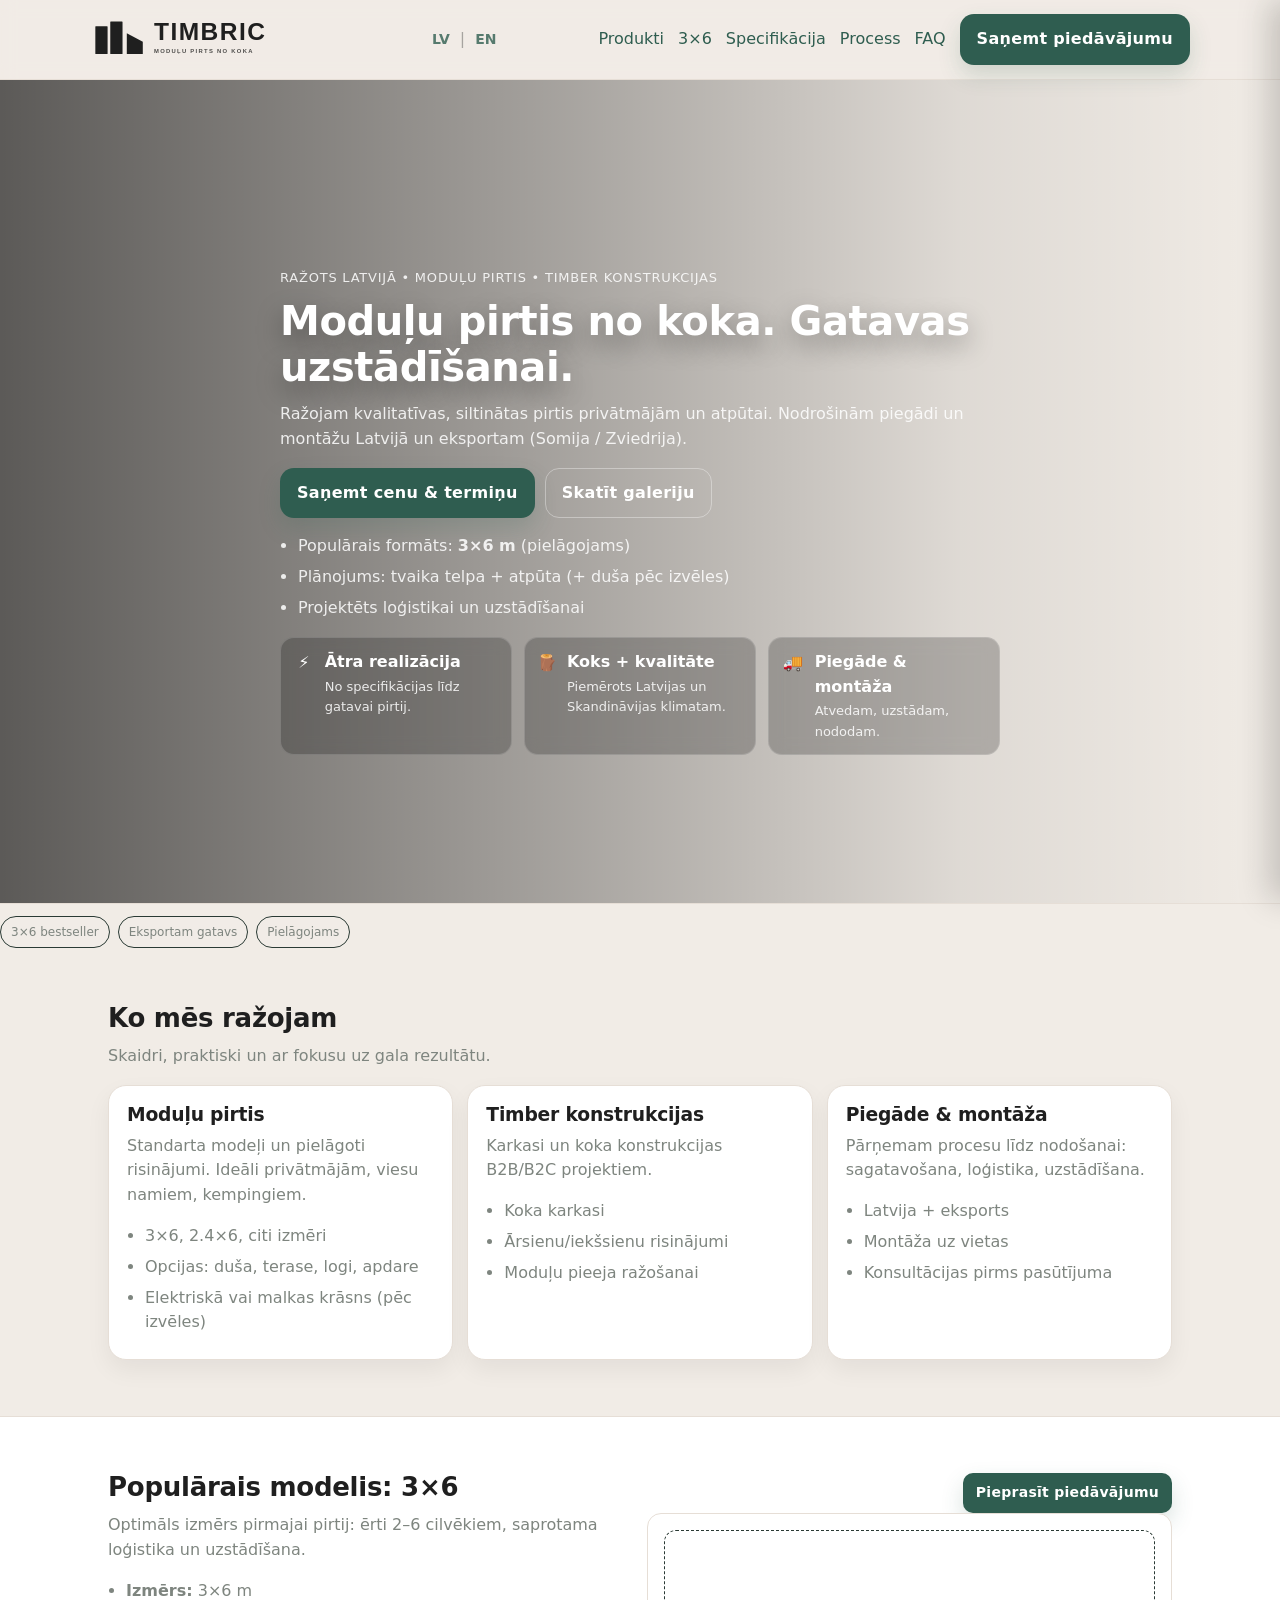
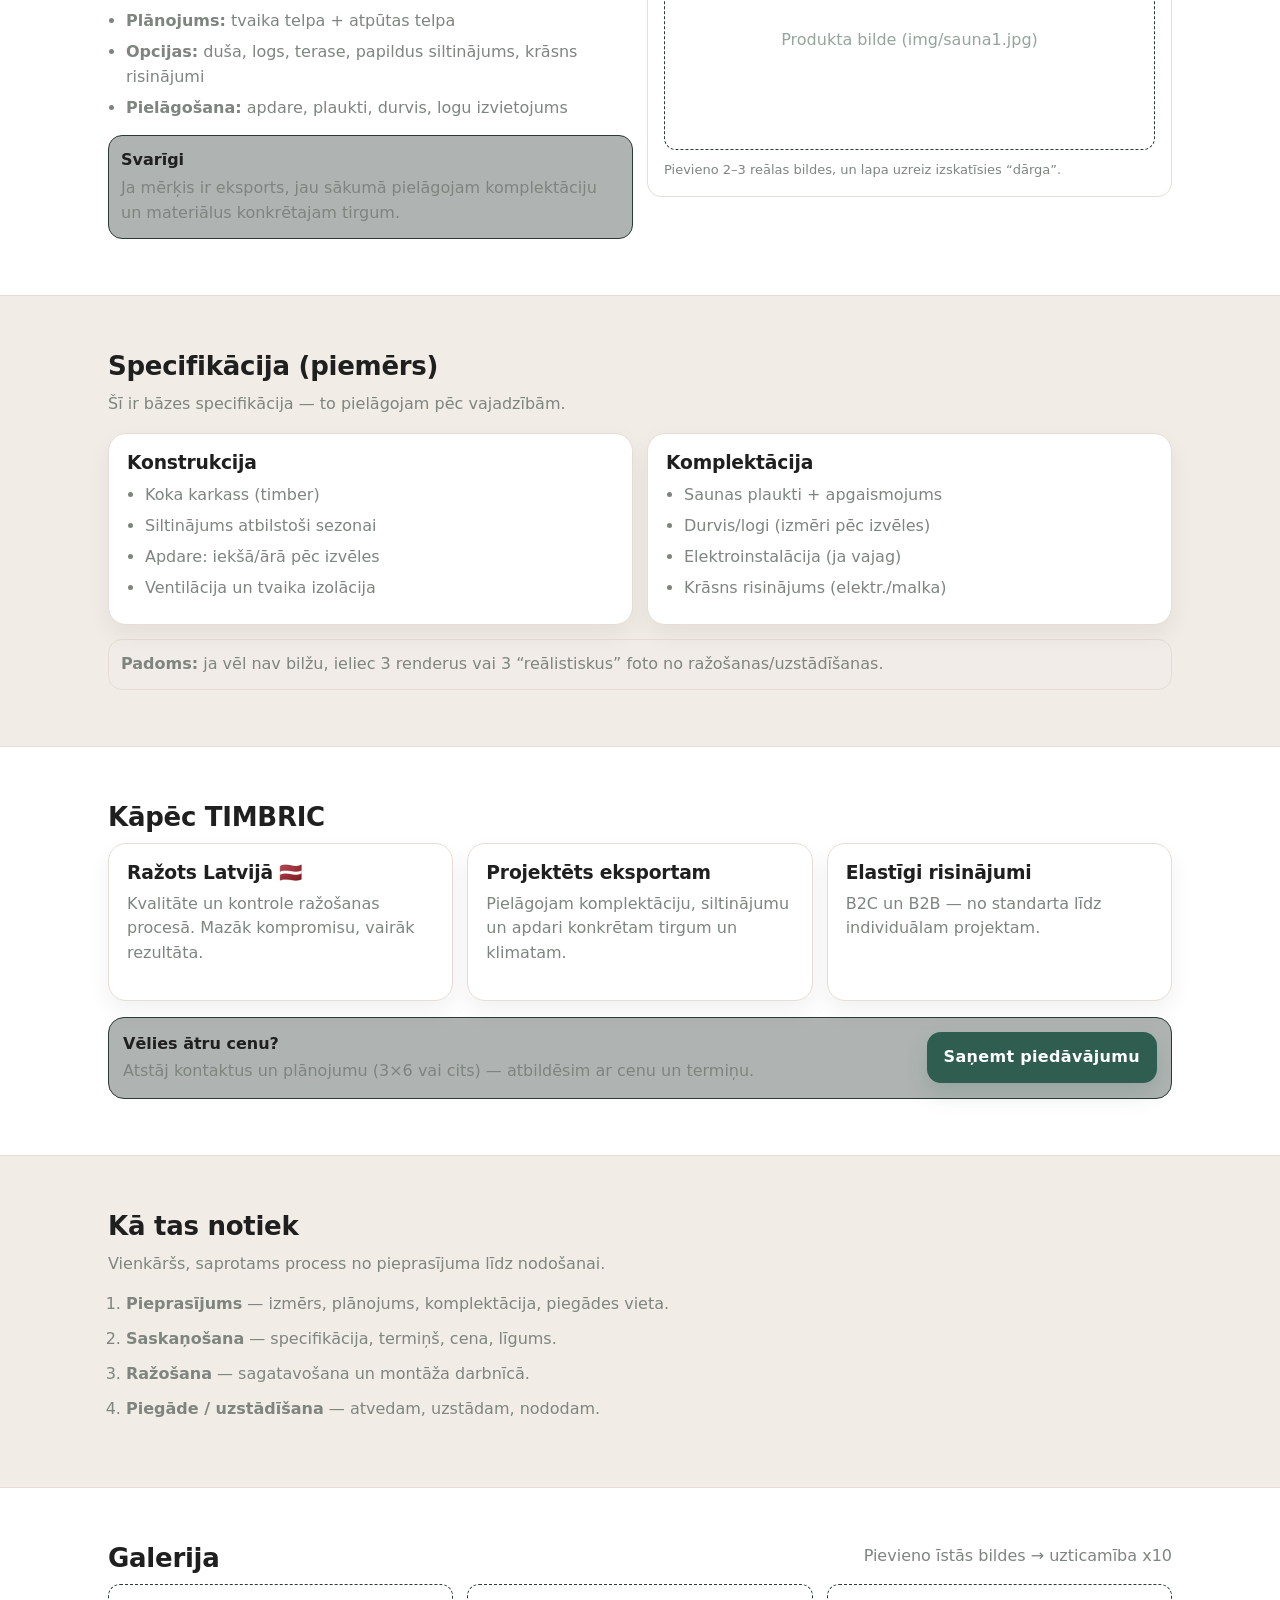
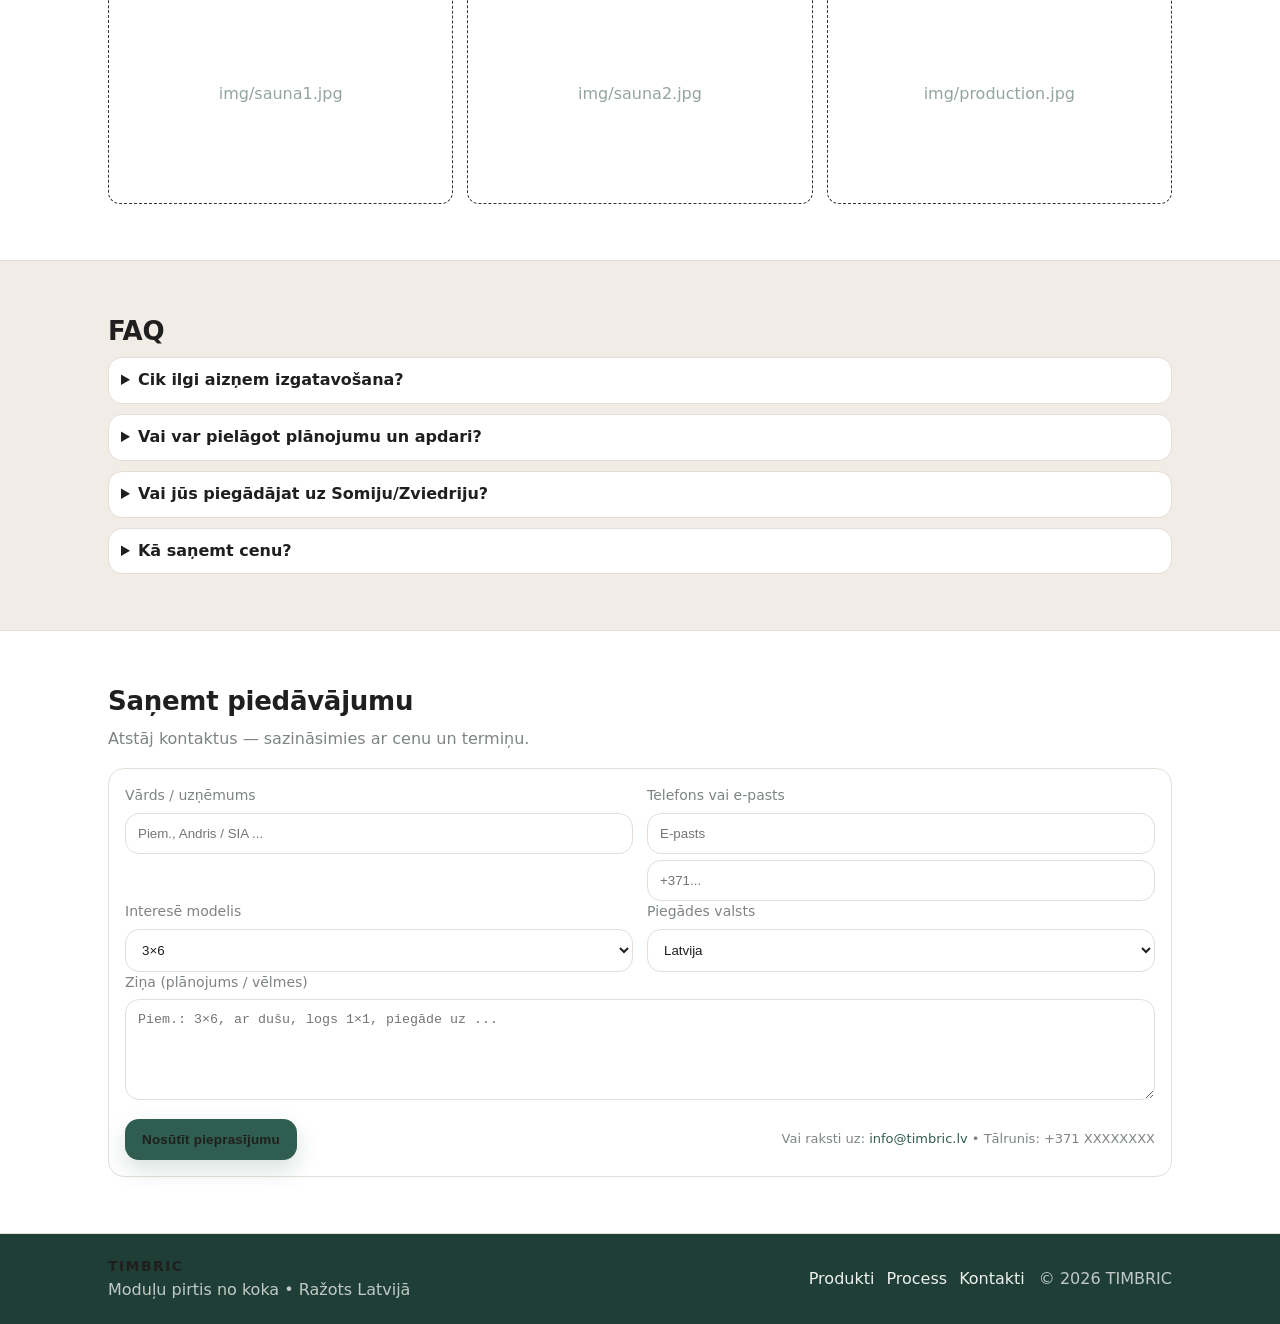
==== commit 631119dd: "Update index.html" ====
--- a/index.html
+++ b/index.html
@@ -6,7 +6,7 @@
 
   <title>TIMBRIC — Moduļu pirtis no koka</title>
   <meta name="description" content="TIMBRIC ražo moduļu pirtis un timber konstrukcijas Latvijā. Piegāde un montāža. Piemērots eksportam." />
-<link rel="stylesheet" href="style.css">
+
   <!-- Canonical -->
   <link rel="canonical" href="https://timbric.lv/" />
 
@@ -30,7 +30,7 @@
   <header class="header">
     <div class="container nav">
       <a class="logo" href="#top" aria-label="TIMBRIC">
-  <img src="img/timbric-lockup-black.svg" alt="TIMBRIC" class="logo-svg">
+  <img src="/img/timbric-lockup-black.svg" alt="TIMBRIC" class="logo-svg">
       </a>
 
 <!-- Language switch -->
@@ -367,7 +367,15 @@
         <p class="lead">Atstāj kontaktus — sazināsimies ar cenu un termiņu.</p>
 
         <!-- Netlify forma (strādās bez backend, kad būs deploy uz Netlify) -->
-        <form class="form" name="piedavajums" method="POST" data-netlify="true" netlify-honeypot="bot-field">
+        
+        <form
+  class="form"
+  name="piedavajums"
+  method="POST"
+  action="/thanks.html"
+  data-netlify="true"
+  netlify-honeypot="bot-field"
+          
           <input type="hidden" name="form-name" value="piedavajums" />
           <p class="hidden">
             <label>Don’t fill this out: <input name="bot-field" /></label>
@@ -381,7 +389,9 @@
 
             <label>
               Telefons vai e-pasts
-              <input name="contact" type="text" placeholder="+371... / epasts@..." required />
+              <input name="email" type="email" placeholder="E-pasts" />
+<input name="phone" type="tel" placeholder="+371..." />
+
             </label>
           </div>
 
